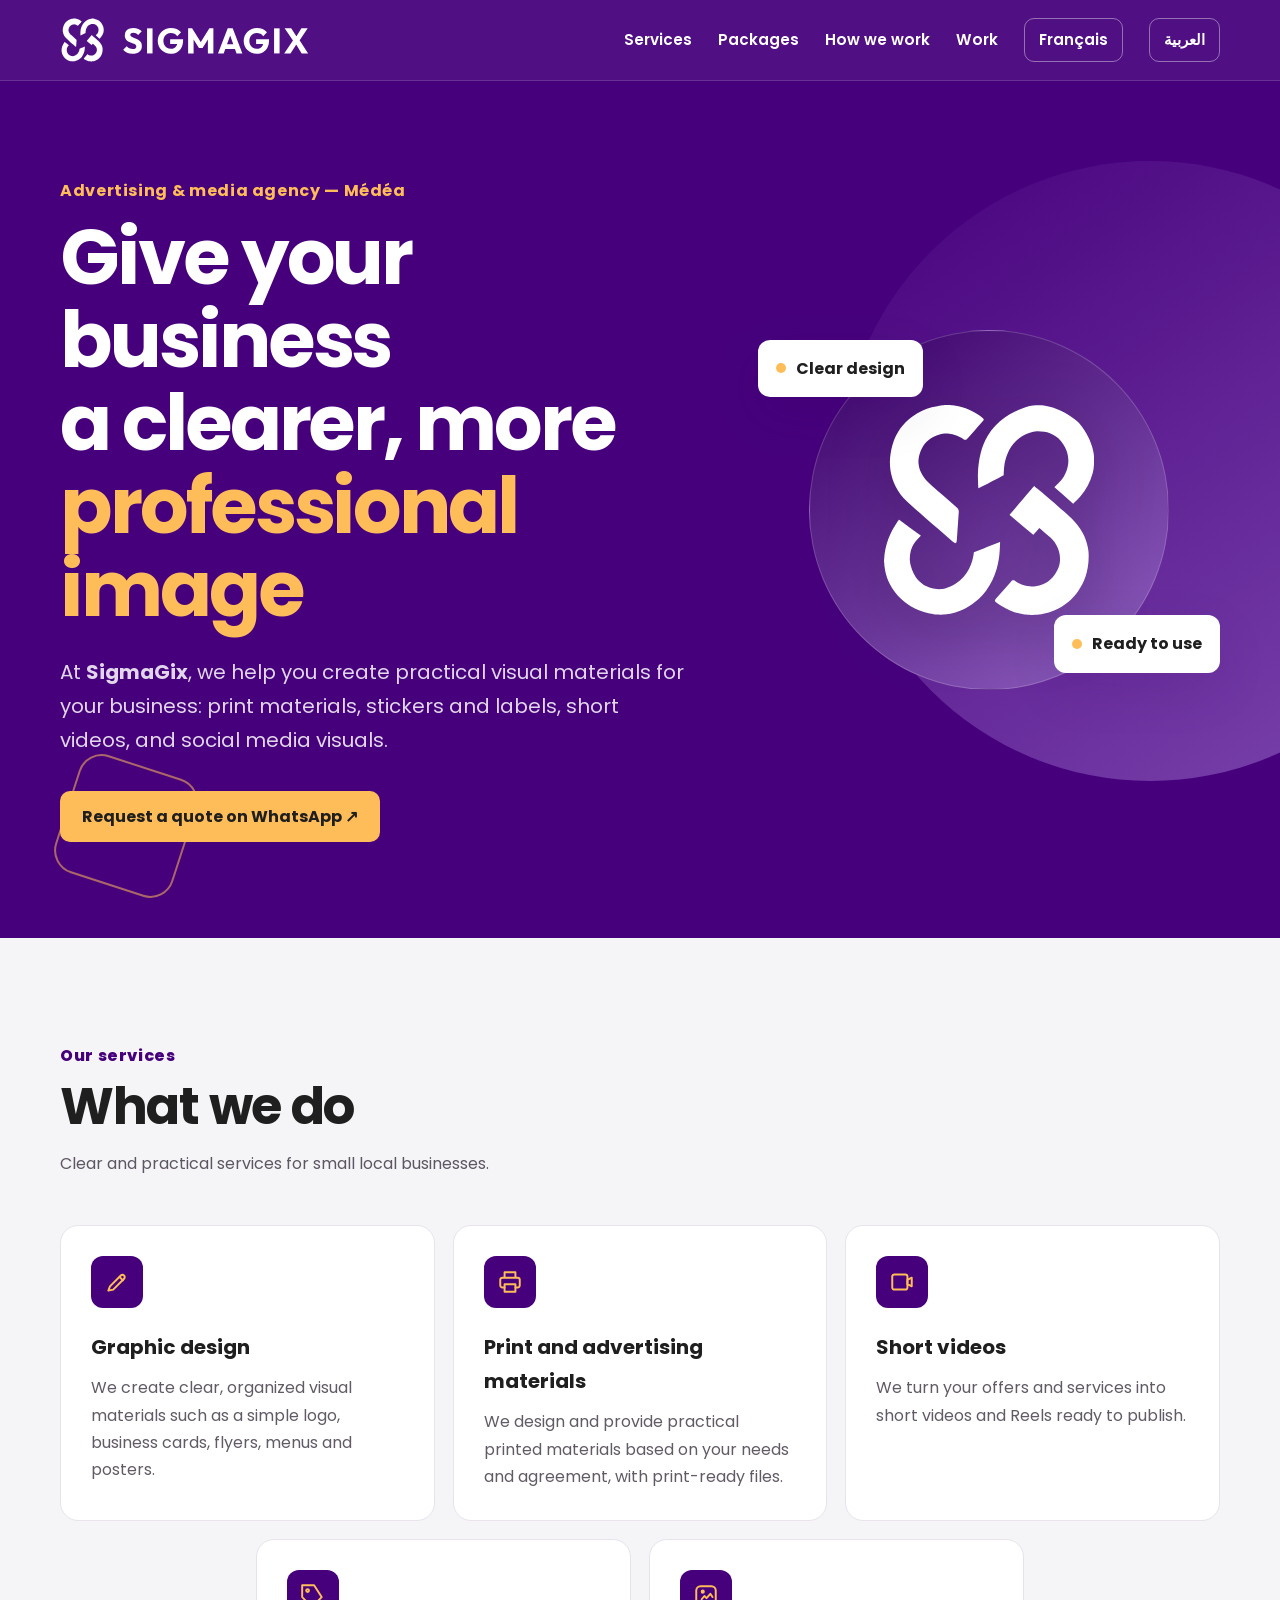
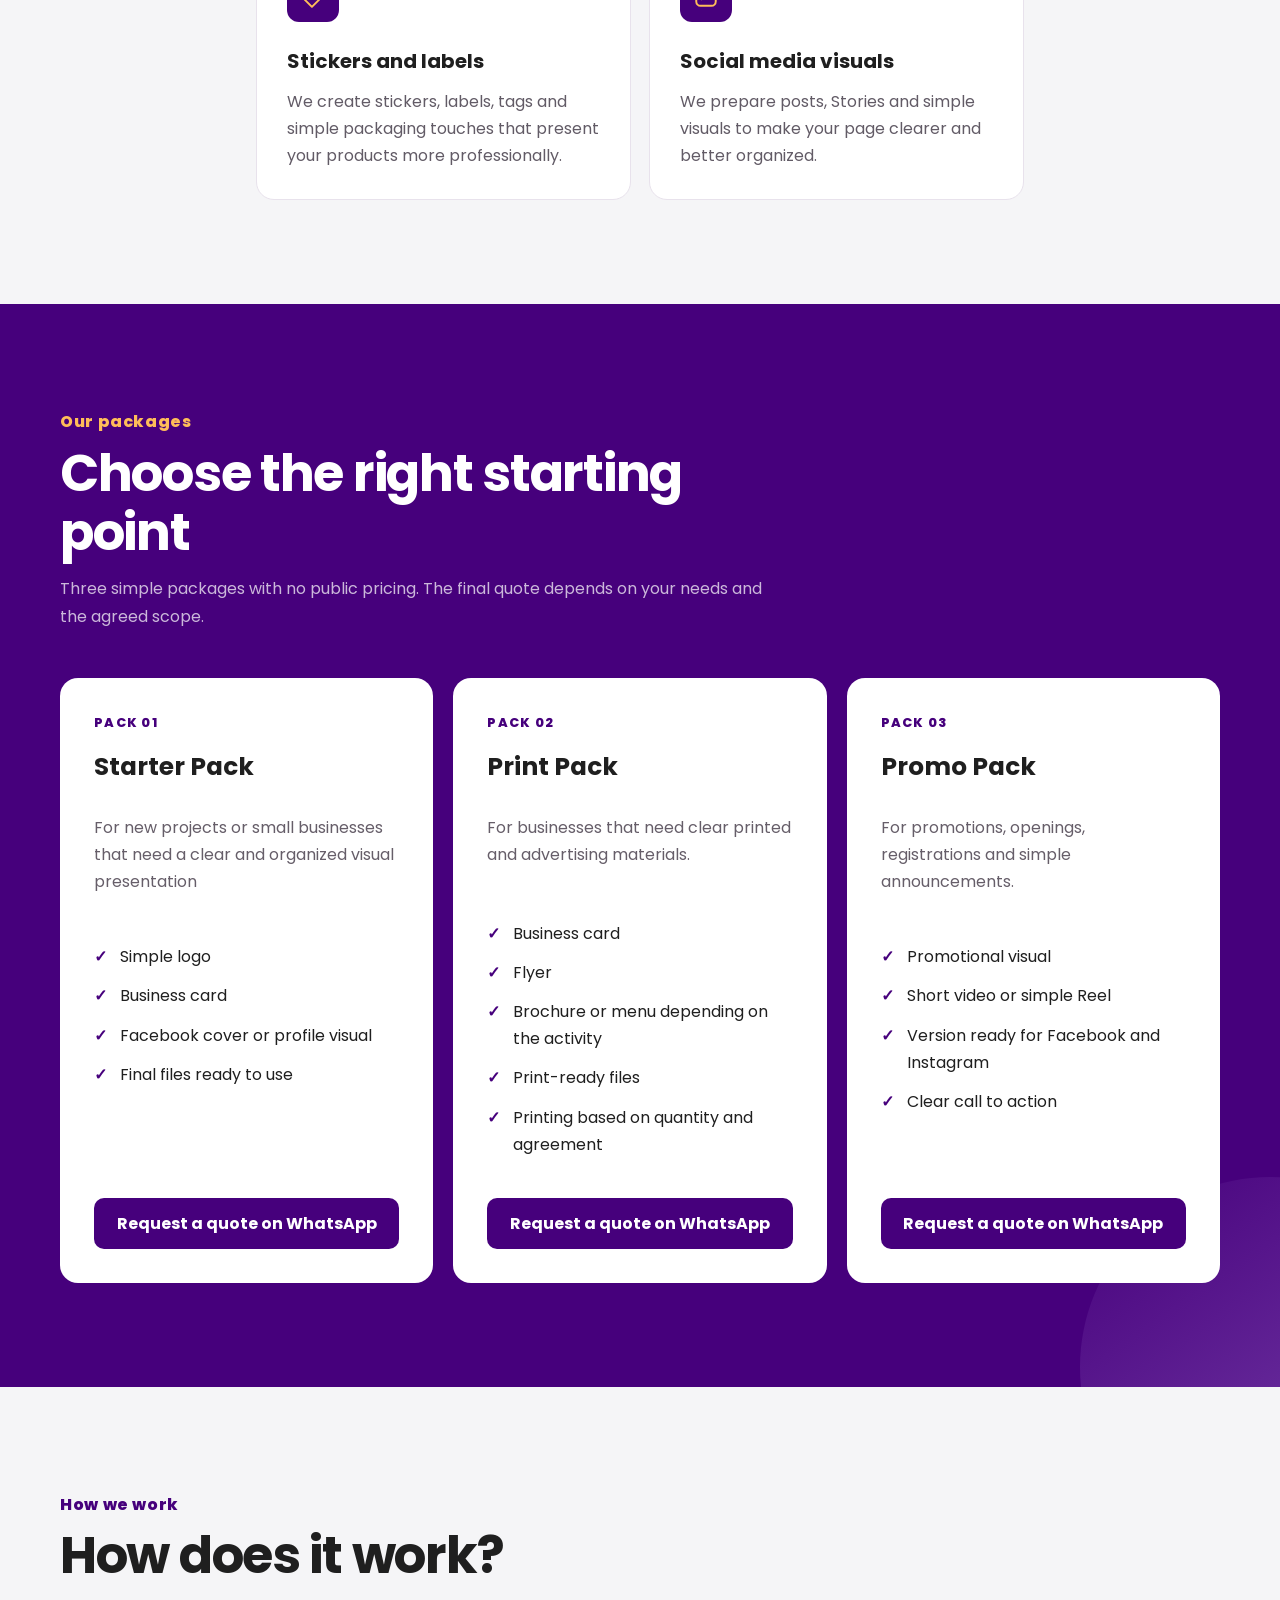
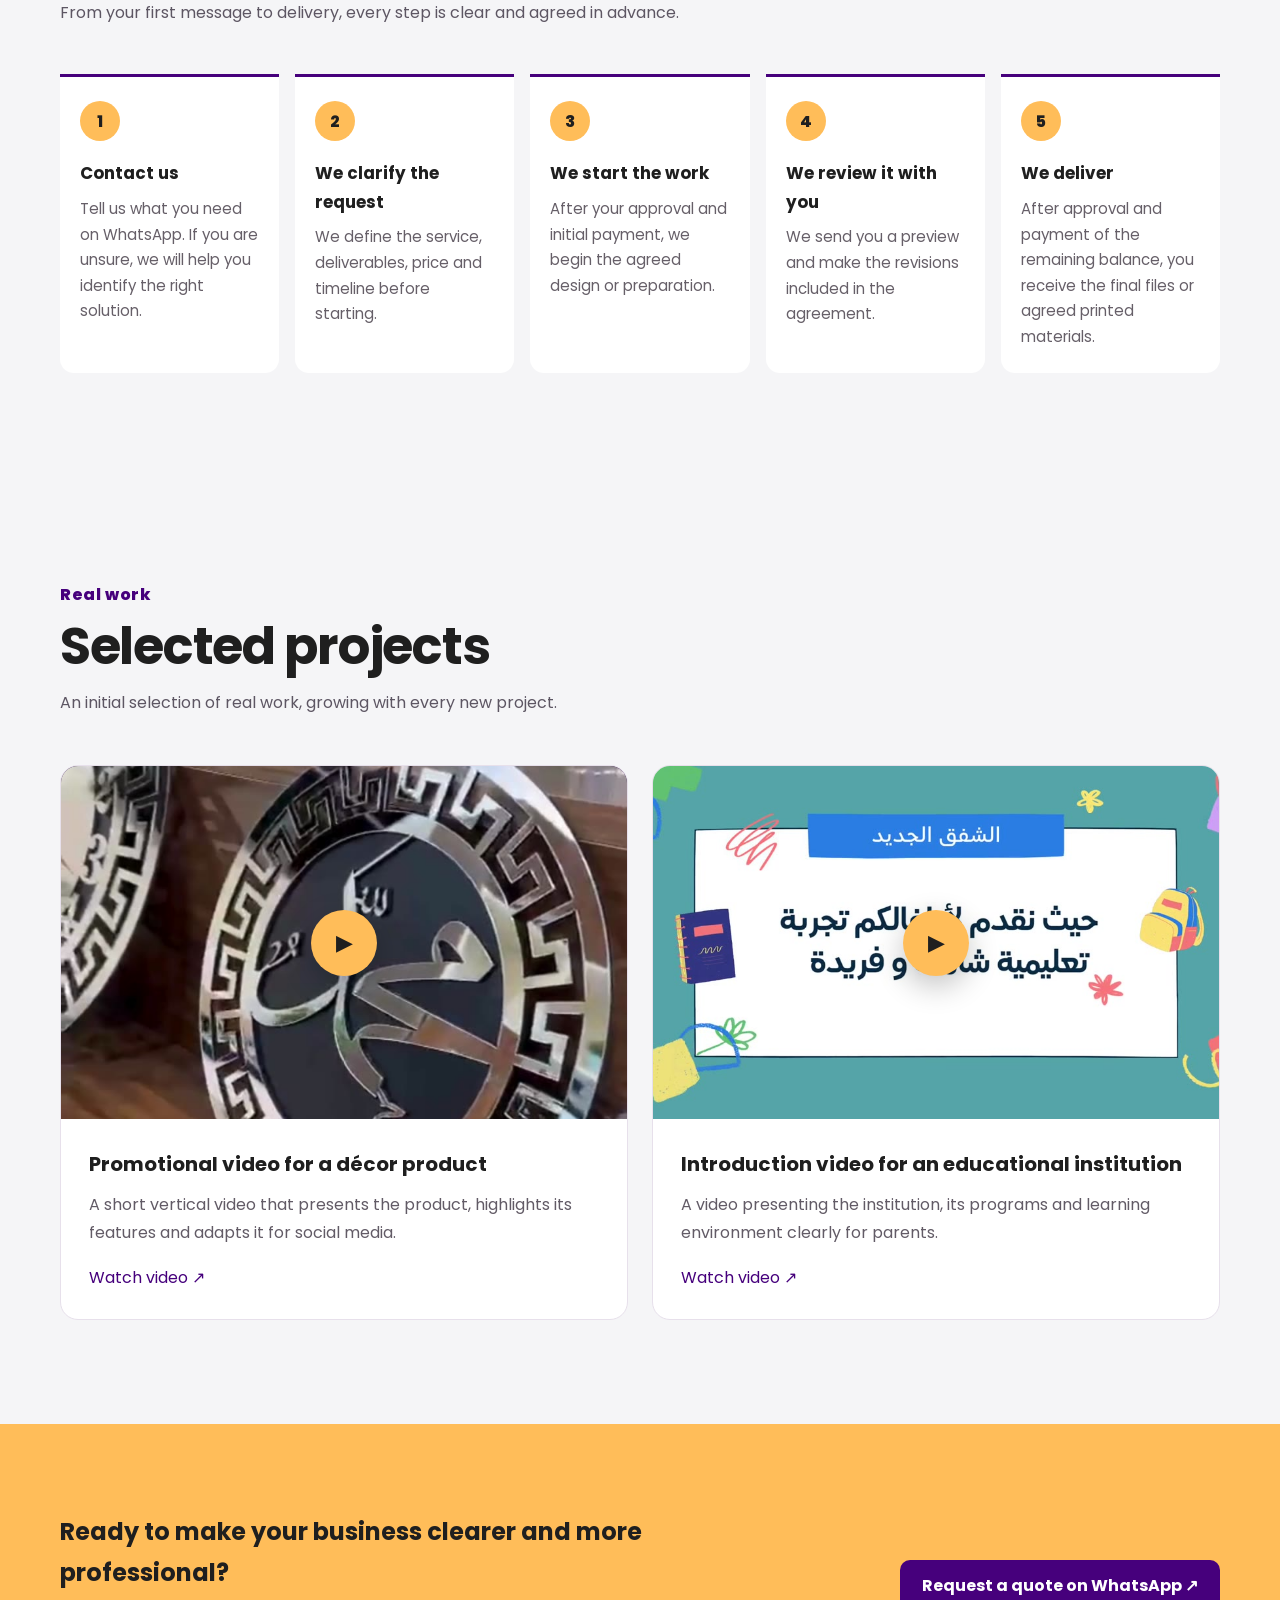
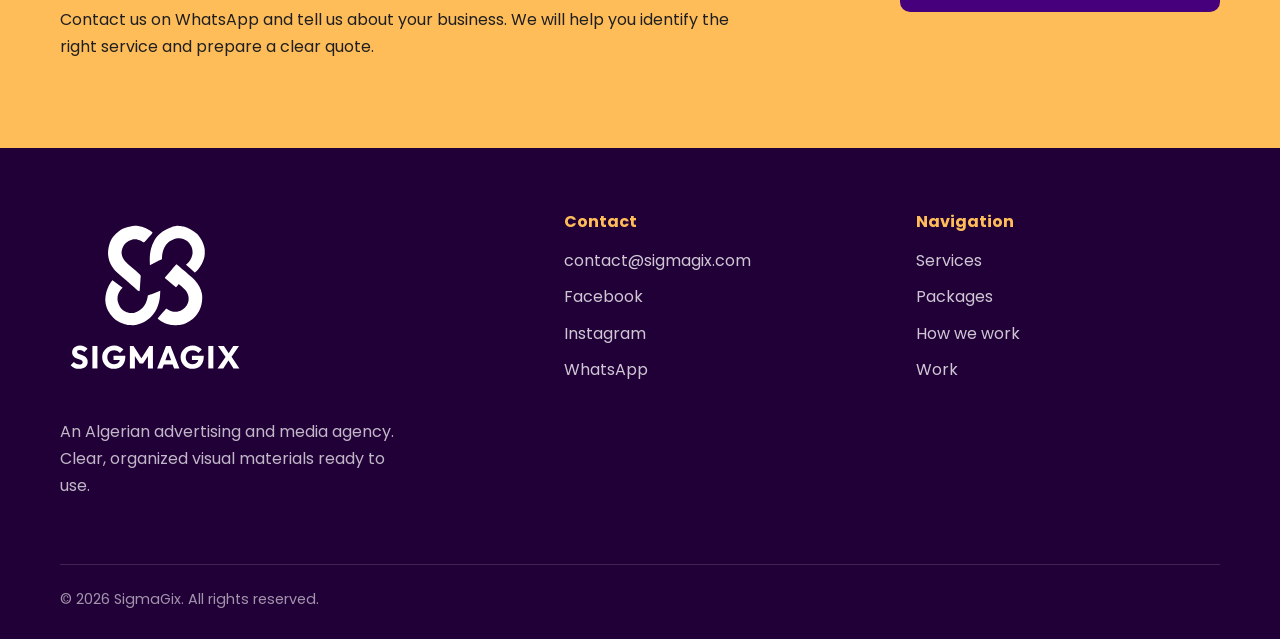
==== en/index.html @ f0d081b8 "Add files via upload" ====
<!DOCTYPE html>
<html dir="ltr" lang="en"><head><meta charset="utf-8"/><meta content="width=device-width,initial-scale=1" name="viewport"/><title>SigmaGix — Advertising &amp; Media Agency</title><meta content="SigmaGix is an advertising and media agency in Médéa, Algeria, creating clear and practical design, print materials, short videos and social media visuals for local businesses." name="description"/><meta content="#46007C" name="theme-color"/><meta content="SigmaGix — Advertising &amp; Media Agency" property="og:title"/><meta content="SigmaGix is an advertising and media agency in Médéa, Algeria, creating clear and practical design, print materials, short videos and social media visuals for local businesses." property="og:description"/><meta content="website" property="og:type"/><link href="../assets/black-icon.svg" rel="icon" type="image/svg+xml"/><link href="../styles.css" rel="stylesheet"/></head><body dir="ltr"><a class="skip" href="#main">Home</a><header class="site-header"><div class="container nav"><a aria-label="SigmaGix — Home" class="brand" href="../"><img alt="SigmaGix" src="../assets/horizontal-logo-white.svg"/></a><button aria-expanded="false" aria-label="Menu" class="menu-btn">☰</button><nav aria-label="Navigation" class="nav-links"><a href="#services">Services</a><a href="#packs">Packages</a><a href="#process">How we work</a><a href="#work">Work</a><a class="lang-switch" href="../fr/" hreflang="fr">Français</a><a class="lang-switch" href="../" hreflang="ar">العربية</a></nav></div></header><main id="main"><section class="hero"><div class="container hero-grid"><div><span class="eyebrow">Advertising &amp; media agency — Médéa</span><h1>Give your business<br/>a clearer, more<br/><span style="color:var(--yellow)">professional image</span></h1><p>At <strong>SigmaGix</strong>, we help you create practical visual materials for your business: print materials, stickers and labels, short videos, and social media visuals.</p><a class="btn btn-primary" href="https://wa.me/213550505715?text=Hello%2C%20I%20would%20like%20to%20request%20a%20quote%20from%20SigmaGix." rel="noopener" target="_blank">Request a quote on WhatsApp ↗</a></div><div aria-hidden="true" class="hero-mark"><div class="orb"></div><img alt="" src="../assets/white-icon.svg"/><span class="float-card fc1"><i></i>Clear design</span><span class="float-card fc2"><i></i>Ready to use</span></div></div></section><section class="section" id="services"><div class="container"><div class="section-head"><span class="section-label">Our services</span><h2>What we do</h2><p class="section-intro">Clear and practical services for small local businesses.</p></div><div class="services-grid"><article class="service-card"><div class="icon-box"><svg aria-hidden="true" viewbox="0 0 24 24"><path d="m4 20 4.5-1 10-10a2.1 2.1 0 0 0-3-3l-10 10L4 20Z"></path><path d="m14.5 7.5 3 3"></path></svg></div><h3>Graphic design</h3><p>We create clear, organized visual materials such as a simple logo, business cards, flyers, menus and posters.</p></article><article class="service-card"><div class="icon-box"><svg aria-hidden="true" viewbox="0 0 24 24"><path d="M7 8V3h10v5M7 17H5a2 2 0 0 1-2-2v-5a2 2 0 0 1 2-2h14a2 2 0 0 1 2 2v5a2 2 0 0 1-2 2h-2"></path><path d="M7 14h10v7H7z"></path></svg></div><h3>Print and advertising materials</h3><p>We design and provide practical printed materials based on your needs and agreement, with print-ready files.</p></article><article class="service-card"><div class="icon-box"><svg aria-hidden="true" viewbox="0 0 24 24"><rect height="14" rx="2" width="14" x="3" y="5"></rect><path d="m17 10 4-2v8l-4-2z"></path></svg></div><h3>Short videos</h3><p>We turn your offers and services into short videos and Reels ready to publish.</p></article><article class="service-card"><div class="icon-box"><svg aria-hidden="true" viewbox="0 0 24 24"><path d="M20 13 11 22 2 13V2h11z"></path><circle cx="7" cy="7" r="1.3"></circle></svg></div><h3>Stickers and labels</h3><p>We create stickers, labels, tags and simple packaging touches that present your products more professionally.</p></article><article class="service-card"><div class="icon-box"><svg aria-hidden="true" viewbox="0 0 24 24"><rect height="18" rx="4" width="18" x="3" y="3"></rect><path d="M8 15l2.5-3 2 2 3.5-4 2 3"></path><circle cx="9" cy="8" r="1"></circle></svg></div><h3>Social media visuals</h3><p>We prepare posts, Stories and simple visuals to make your page clearer and better organized.</p></article></div></div></section><section class="section purple-section" id="packs"><div class="container"><div class="section-head"><span class="section-label">Our packages</span><h2>Choose the right starting point</h2><p class="section-intro">Three simple packages with no public pricing. The final quote depends on your needs and the agreed scope.</p></div><div class="packs"><article class="pack"><span class="pack-no">PACK 01</span><h3>Starter Pack</h3><p>For new projects or small businesses that need a clear and organized visual presentation</p><ul><li>Simple logo</li><li>Business card</li><li>Facebook cover or profile visual</li><li>Final files ready to use</li></ul><a class="btn" href="https://wa.me/213550505715?text=Hello%2C%20I%20would%20like%20to%20request%20a%20quote%20from%20SigmaGix." rel="noopener" target="_blank">Request a quote on WhatsApp</a></article><article class="pack"><span class="pack-no">PACK 02</span><h3>Print Pack</h3><p>For businesses that need clear printed and advertising materials.</p><ul><li>Business card</li><li>Flyer</li><li>Brochure or menu depending on the activity</li><li>Print-ready files</li><li>Printing based on quantity and agreement</li></ul><a class="btn" href="https://wa.me/213550505715?text=Hello%2C%20I%20would%20like%20to%20request%20a%20quote%20from%20SigmaGix." rel="noopener" target="_blank">Request a quote on WhatsApp</a></article><article class="pack"><span class="pack-no">PACK 03</span><h3>Promo Pack</h3><p>For promotions, openings, registrations and simple announcements.</p><ul><li>Promotional visual</li><li>Short video or simple Reel</li><li>Version ready for Facebook and Instagram</li><li>Clear call to action</li></ul><a class="btn" href="https://wa.me/213550505715?text=Hello%2C%20I%20would%20like%20to%20request%20a%20quote%20from%20SigmaGix." rel="noopener" target="_blank">Request a quote on WhatsApp</a></article></div></div></section><section class="section" id="process"><div class="container"><div class="section-head"><span class="section-label">How we work</span><h2>How does it work?</h2><p class="section-intro">From your first message to delivery, every step is clear and agreed in advance.</p></div><div class="process"><article class="step"><span class="step-no">1</span><h3>Contact us</h3><p>Tell us what you need on WhatsApp. If you are unsure, we will help you identify the right solution.</p></article><article class="step"><span class="step-no">2</span><h3>We clarify the request</h3><p>We define the service, deliverables, price and timeline before starting.</p></article><article class="step"><span class="step-no">3</span><h3>We start the work</h3><p>After your approval and initial payment, we begin the agreed design or preparation.</p></article><article class="step"><span class="step-no">4</span><h3>We review it with you</h3><p>We send you a preview and make the revisions included in the agreement.</p></article><article class="step"><span class="step-no">5</span><h3>We deliver</h3><p>After approval and payment of the remaining balance, you receive the final files or agreed printed materials.</p></article></div></div></section><section class="section" id="work"><div class="container"><div class="section-head"><span class="section-label">Real work</span><h2>Selected projects</h2><p class="section-intro">An initial selection of real work, growing with every new project.</p></div><div class="work-grid"><article class="work"><div class="work-media"><img alt="Promotional video for a décor product" src="../assets/video/product-poster.jpg"/><button aria-label="Play video: Promotional video for a décor product" class="play" data-orientation="portrait" data-poster="../assets/video/product-poster.jpg" data-title="Promotional video for a décor product" data-video="../assets/video/product.mp4" type="button">▶</button></div><div class="work-copy"><h3>Promotional video for a décor product</h3><p>A short vertical video that presents the product, highlights its features and adapts it for social media.</p><button class="text-btn" data-orientation="portrait" data-poster="../assets/video/product-poster.jpg" data-title="Promotional video for a décor product" data-video="../assets/video/product.mp4" type="button">Watch video ↗</button></div></article><article class="work"><div class="work-media"><img alt="Introduction video for an educational institution" src="../assets/video/education-poster.jpg"/><button aria-label="Play video: Introduction video for an educational institution" class="play" data-orientation="landscape" data-poster="../assets/video/education-poster.jpg" data-title="Introduction video for an educational institution" data-video="../assets/video/education.mp4" type="button">▶</button></div><div class="work-copy"><h3>Introduction video for an educational institution</h3><p>A video presenting the institution, its programs and learning environment clearly for parents.</p><button class="text-btn" data-orientation="landscape" data-poster="../assets/video/education-poster.jpg" data-title="Introduction video for an educational institution" data-video="../assets/video/education.mp4" type="button">Watch video ↗</button></div></article></div></div></section><section class="cta-section"><div class="container cta-grid"><div><h2>Ready to make your business clearer and more professional?</h2><p>Contact us on WhatsApp and tell us about your business. We will help you identify the right service and prepare a clear quote.</p></div><a class="btn" href="https://wa.me/213550505715?text=Hello%2C%20I%20would%20like%20to%20request%20a%20quote%20from%20SigmaGix." rel="noopener" target="_blank">Request a quote on WhatsApp ↗</a></div></section></main><footer class="site-footer"><div class="container"><div class="footer-grid"><div><img alt="SigmaGix" class="footer-logo" src="../assets/logo-white-website.svg"/><p class="footer-tag">An Algerian advertising and media agency. Clear, organized visual materials ready to use.</p></div><div><div class="footer-title">Contact</div><div class="footer-links"><a href="mailto:contact@sigmagix.com">contact@sigmagix.com</a><a href="https://www.facebook.com/SigmagixAgency" rel="noopener" target="_blank">Facebook</a><a href="https://www.instagram.com/sigmagix/" rel="noopener" target="_blank">Instagram</a><a href="https://wa.me/213550505715?text=Hello%2C%20I%20would%20like%20to%20request%20a%20quote%20from%20SigmaGix." rel="noopener" target="_blank">WhatsApp</a></div></div><div><div class="footer-title">Navigation</div><div class="footer-links"><a href="#services">Services</a><a href="#packs">Packages</a><a href="#process">How we work</a><a href="#work">Work</a></div></div></div><div class="copyright">© 2026 SigmaGix. All rights reserved.</div></div></footer><dialog aria-labelledby="video-title" class="video-dialog"><div class="dialog-head"><h2 id="video-title"></h2><button aria-label="Close" class="dialog-close">×</button></div><video controls="" playsinline="" preload="none"></video></dialog><script src="../script.js"></script></body></html>
---- styles.css ----
@import url('https://fonts.googleapis.com/css2?family=Poppins:wght@400;500;600;700&family=Tajawal:wght@400;500;700;800&display=swap');

:root{--purple:#46007C;--lavender:#9162C2;--yellow:#FFBD59;--off:#F5F5F7;--ink:#1F1F1F;--white:#fff;--radius:18px;--shadow:0 18px 50px rgba(48,0,85,.10);--max:1160px}
*{box-sizing:border-box}html{scroll-behavior:smooth;scroll-padding-top:92px}body{margin:0;background:var(--off);color:var(--ink);font-family:'Poppins',Arial,sans-serif;line-height:1.7}body[dir=rtl]{font-family:'Tajawal',Arial,sans-serif}img,video{max-width:100%;display:block}a{color:inherit}.container{width:min(calc(100% - 40px),var(--max));margin-inline:auto}.skip{position:absolute;inset-inline-start:16px;top:-60px;background:var(--yellow);color:var(--ink);padding:10px 16px;z-index:1000;border-radius:8px;font-weight:700}.skip:focus{top:12px}.site-header{position:sticky;top:0;z-index:100;background:rgba(70,0,124,.94);backdrop-filter:blur(14px);border-bottom:1px solid rgba(255,255,255,.14)}.nav{min-height:80px;display:flex;align-items:center;justify-content:space-between;gap:24px}.brand img{width:250px;height:auto}.nav-links{display:flex;align-items:center;gap:26px;color:#fff}.nav-links a{text-decoration:none;font-weight:600;font-size:.95rem}.nav-links a:hover{color:var(--yellow)}.lang-switch{display:inline-flex;align-items:center;min-height:44px;padding:8px 14px;border:1px solid rgba(255,255,255,.4);border-radius:10px;color:#fff}.menu-btn{display:none;border:1px solid rgba(255,255,255,.4);background:transparent;color:#fff;width:46px;height:46px;border-radius:10px;font-size:0}.menu-btn:before{content:'';display:block;width:20px;height:14px;margin:auto;background:linear-gradient(to bottom,#fff 0 2px,transparent 2px 6px,#fff 6px 8px,transparent 8px 12px,#fff 12px 14px)}.hero{position:relative;overflow:hidden;background:var(--purple);color:#fff;min-height:700px;display:flex;align-items:center}.hero:before{content:'';position:absolute;width:620px;height:620px;border-radius:50%;background:linear-gradient(145deg,var(--purple),var(--lavender));inset-inline-end:-180px;top:80px;opacity:.72}.hero:after{content:'';position:absolute;width:120px;height:120px;border:2px solid rgba(255,189,89,.55);border-radius:24px;transform:rotate(18deg);inset-inline-start:5%;bottom:50px}.hero-grid{position:relative;z-index:1;display:grid;grid-template-columns:1.15fr .85fr;align-items:center;gap:72px;padding-block:96px}.eyebrow{display:inline-block;color:var(--yellow);font-weight:700;letter-spacing:.04em;margin-bottom:12px}.hero h1{font-size:clamp(2.7rem,6vw,5.5rem);line-height:1.08;letter-spacing:-.04em;margin:0 0 24px;max-width:800px}.hero p{font-size:clamp(1.05rem,2vw,1.25rem);color:rgba(255,255,255,.84);max-width:650px;margin:0 0 34px}.btn{display:inline-flex;align-items:center;justify-content:center;gap:10px;min-height:50px;padding:12px 22px;border-radius:10px;text-decoration:none;border:0;font:inherit;font-weight:700;cursor:pointer;transition:transform .2s,background .2s}.btn:hover{transform:translateY(-2px)}.btn-primary{background:var(--yellow);color:var(--ink)}.btn-primary:hover{background:#ffc871}.btn-outline{border:1px solid rgba(255,255,255,.45);color:#fff}.hero-mark{position:relative;min-height:430px;display:grid;place-items:center}.hero-mark .orb{position:absolute;width:360px;height:360px;border-radius:50%;background:linear-gradient(145deg,#3a0068,var(--lavender));border:1px solid rgba(255,255,255,.18)}.hero-mark>img{position:relative;width:210px;filter:drop-shadow(0 16px 30px rgba(20,0,35,.25))}.float-card{position:absolute;background:#fff;color:var(--ink);padding:15px 18px;border-radius:12px;box-shadow:var(--shadow);font-weight:700;display:flex;align-items:center;gap:10px}.float-card i{width:10px;height:10px;border-radius:50%;background:var(--yellow)}.fc1{top:45px;inset-inline-start:0}.fc2{bottom:52px;inset-inline-end:0}.section{padding-block:104px}.section-head{max-width:720px;margin-bottom:48px}.section-label{color:var(--purple);font-weight:800;letter-spacing:.04em}.section h2{font-size:clamp(2rem,4vw,3.5rem);line-height:1.15;margin:8px 0 14px;letter-spacing:-.025em}.section-intro{color:#5d5663;margin:0}.services-grid{display:grid;grid-template-columns:repeat(6,1fr);gap:18px}.service-card{grid-column:span 2;background:#fff;padding:30px;border:1px solid #e8e2ec;border-radius:var(--radius);transition:transform .2s,border-color .2s}.service-card:nth-child(4){grid-column:2/span 2}.service-card:hover{transform:translateY(-4px);border-color:rgba(70,0,124,.35)}.icon-box{width:52px;height:52px;border-radius:12px;background:var(--purple);color:var(--yellow);display:grid;place-items:center;margin-bottom:22px}.icon-box svg{width:26px;height:26px;fill:none;stroke:currentColor;stroke-width:1.8;stroke-linecap:round;stroke-linejoin:round}.service-card h3,.pack h3,.work-copy h3{margin:0 0 10px;font-size:1.25rem}.service-card p{margin:0;color:#625b66}.purple-section{background:var(--purple);color:#fff;position:relative;overflow:hidden}.purple-section:after{content:'';position:absolute;width:380px;height:380px;border-radius:50%;background:linear-gradient(145deg,transparent,var(--lavender));inset-inline-end:-180px;bottom:-170px;opacity:.7}.purple-section .section-label{color:var(--yellow)}.purple-section .section-intro{color:rgba(255,255,255,.72)}.packs{position:relative;z-index:1;display:grid;grid-template-columns:repeat(3,1fr);gap:20px}.pack{background:#fff;color:var(--ink);border-radius:var(--radius);padding:34px;display:flex;flex-direction:column;min-height:430px}.pack-no{color:var(--purple);font-weight:800;font-size:.8rem;letter-spacing:.1em}.pack h3{font-size:1.55rem;margin-top:12px}.pack>p{color:#665e69;min-height:58px}.pack ul{padding:0;margin:20px 0 28px;list-style:none}.pack li{position:relative;padding-inline-start:26px;margin:12px 0}.pack li:before{content:'✓';position:absolute;inset-inline-start:0;color:var(--purple);font-weight:800}.pack .btn{margin-top:auto;background:var(--purple);color:#fff}.process{display:grid;grid-template-columns:repeat(5,1fr);gap:16px;counter-reset:steps}.step{position:relative;padding:24px 20px;border-top:3px solid var(--purple);background:#fff;border-radius:0 0 14px 14px}.step-no{width:40px;height:40px;display:grid;place-items:center;border-radius:50%;background:var(--yellow);font-weight:800;margin-bottom:18px}.step h3{font-size:1.05rem;margin:0 0 8px}.step p{font-size:.94rem;color:#665f68;margin:0}.work-grid{display:grid;grid-template-columns:repeat(2,1fr);gap:24px}.work{background:#fff;border-radius:var(--radius);overflow:hidden;border:1px solid #e7e0eb}.work-media{position:relative;aspect-ratio:16/10;background:#24003f;overflow:hidden}.work-media img{width:100%;height:100%;object-fit:cover;transition:transform .35s}.work:first-child .work-media img{object-position:center 38%}.work:hover .work-media img{transform:scale(1.025)}.play{position:absolute;inset:0;margin:auto;width:66px;height:66px;border-radius:50%;background:var(--yellow);border:0;color:var(--ink);font-size:1.35rem;cursor:pointer;box-shadow:0 10px 30px rgba(0,0,0,.24)}.work-copy{padding:28px}.work-copy p{color:#625b66;margin:0 0 18px}.text-btn{color:var(--purple);font-weight:800;background:none;border:0;padding:0;font:inherit;cursor:pointer}.cta-section{background:var(--yellow);padding-block:88px}.cta-grid{display:grid;grid-template-columns:1fr auto;align-items:center;gap:40px}.cta-section h2{margin:0 0 12px;max-width:750px}.cta-section p{margin:0;max-width:700px}.cta-section .btn{background:var(--purple);color:#fff;white-space:nowrap}.site-footer{background:#210038;color:#fff;padding-block:60px 28px}.footer-grid{display:grid;grid-template-columns:1.2fr .8fr .8fr;gap:48px}.footer-logo{width:190px;margin-bottom:20px}.footer-tag{color:rgba(255,255,255,.72);max-width:340px}.footer-title{color:var(--yellow);font-weight:700;margin-bottom:12px}.footer-links{display:grid;gap:9px}.footer-links a{text-decoration:none;color:rgba(255,255,255,.78)}.footer-links a:hover{color:#fff}.copyright{margin-top:48px;padding-top:22px;border-top:1px solid rgba(255,255,255,.14);color:rgba(255,255,255,.58);font-size:.9rem}.video-dialog{width:min(92vw,920px);padding:0;border:0;border-radius:16px;background:#10001d;color:#fff;box-shadow:0 30px 80px rgba(0,0,0,.45)}.video-dialog::backdrop{background:rgba(20,0,34,.82);backdrop-filter:blur(5px)}.dialog-head{display:flex;align-items:center;justify-content:space-between;padding:16px 18px;border-bottom:1px solid rgba(255,255,255,.15)}.dialog-head h2{font-size:1.1rem;margin:0}.dialog-close{width:44px;height:44px;background:transparent;border:1px solid rgba(255,255,255,.3);border-radius:9px;color:#fff;font-size:1.3rem;cursor:pointer}.video-dialog video{width:100%;max-height:75vh;background:#000}.video-dialog.portrait{width:min(92vw,480px)}:focus-visible{outline:3px solid var(--yellow);outline-offset:3px}
@media(max-width:900px){.nav-links{position:absolute;top:80px;inset-inline:0;background:var(--purple);padding:22px;display:none;flex-direction:column;align-items:stretch;border-top:1px solid rgba(255,255,255,.14)}.nav-links.open{display:flex}.menu-btn{display:block}.hero{min-height:auto}.hero-grid{grid-template-columns:1fr;gap:20px;padding-block:72px}.hero-mark{min-height:340px}.hero-mark .orb{width:290px;height:290px}.hero-mark>img{width:165px}.fc1{inset-inline-start:4%;top:32px}.fc2{inset-inline-end:4%;bottom:28px}.services-grid{grid-template-columns:repeat(2,1fr)}.service-card,.service-card:nth-child(4){grid-column:auto}.service-card:last-child{grid-column:1/-1}.packs{grid-template-columns:1fr}.pack{min-height:0}.process{grid-template-columns:repeat(2,1fr)}.step:last-child{grid-column:1/-1}.cta-grid,.footer-grid{grid-template-columns:1fr}.cta-grid{align-items:start}.cta-grid .btn{justify-self:start}.footer-grid{gap:28px}}
@media(max-width:620px){.container{width:min(calc(100% - 32px),var(--max))}.nav{min-height:72px}.brand img{width:190px}.nav-links{top:72px}.section{padding-block:76px}.hero-grid{padding-block:60px}.hero h1{font-size:2.7rem}.hero-mark{min-height:300px}.hero-mark .orb{width:250px;height:250px}.hero-mark>img{width:140px}.float-card{font-size:.85rem;padding:11px 13px}.services-grid,.process,.work-grid{grid-template-columns:1fr}.service-card:last-child,.step:last-child{grid-column:auto}.service-card{padding:24px}.pack{padding:27px}.work-copy{padding:23px}.cta-section{padding-block:68px}.cta-grid .btn{width:100%}.footer-grid{grid-template-columns:1fr}.video-dialog{width:96vw}}
@media(prefers-reduced-motion:reduce){*{scroll-behavior:auto!important;transition:none!important}}
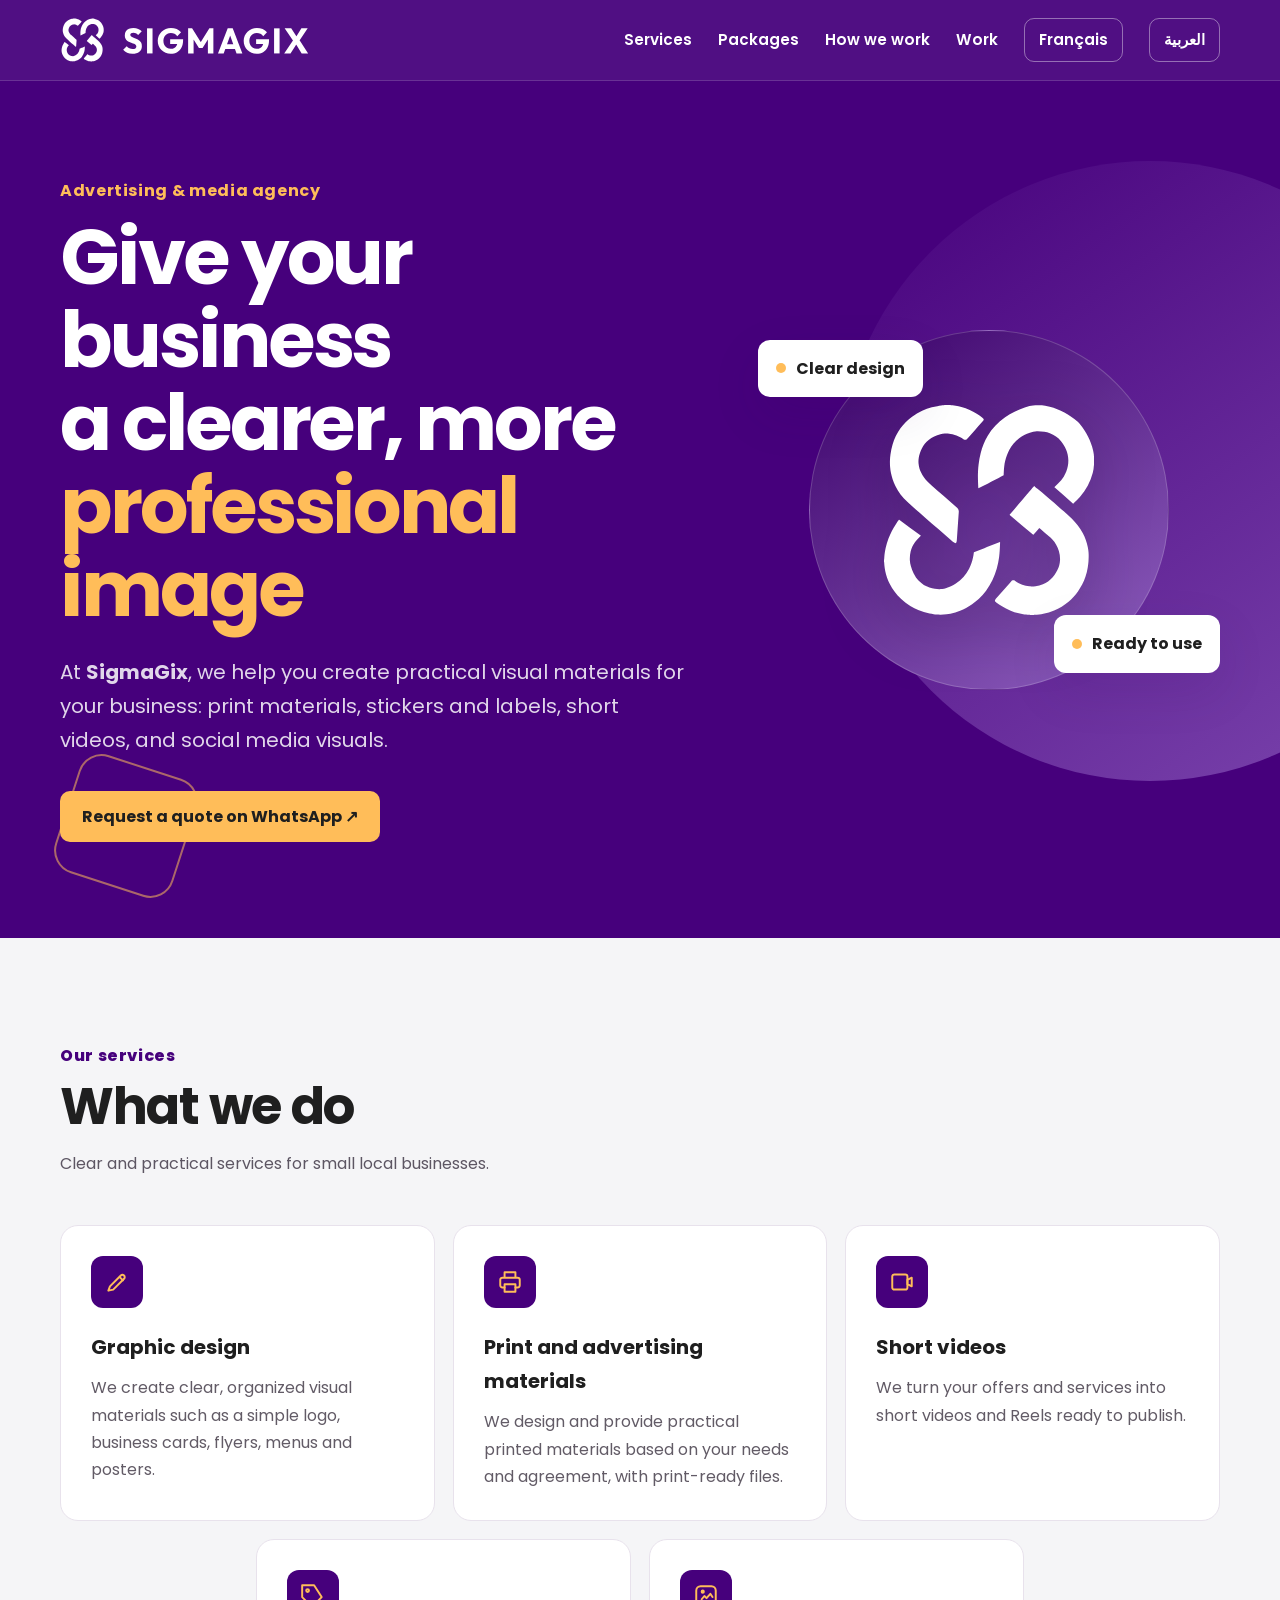
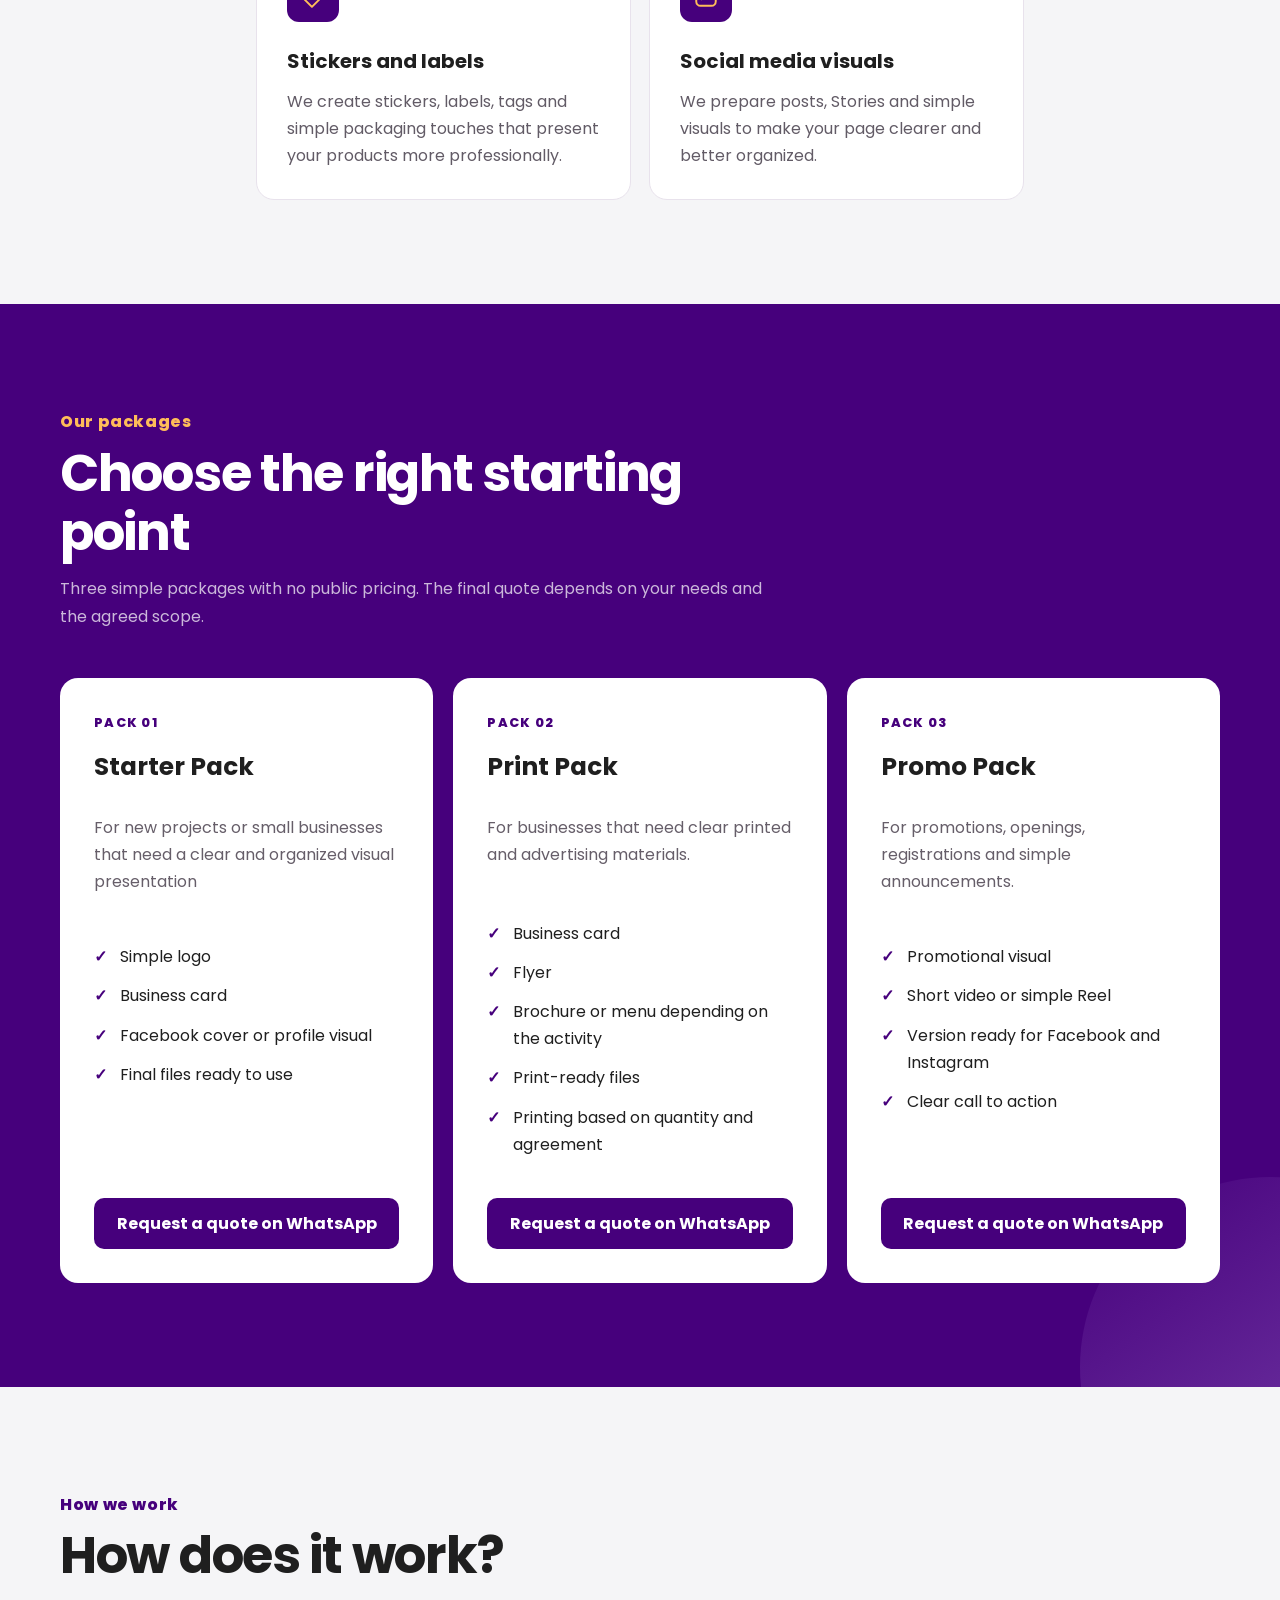
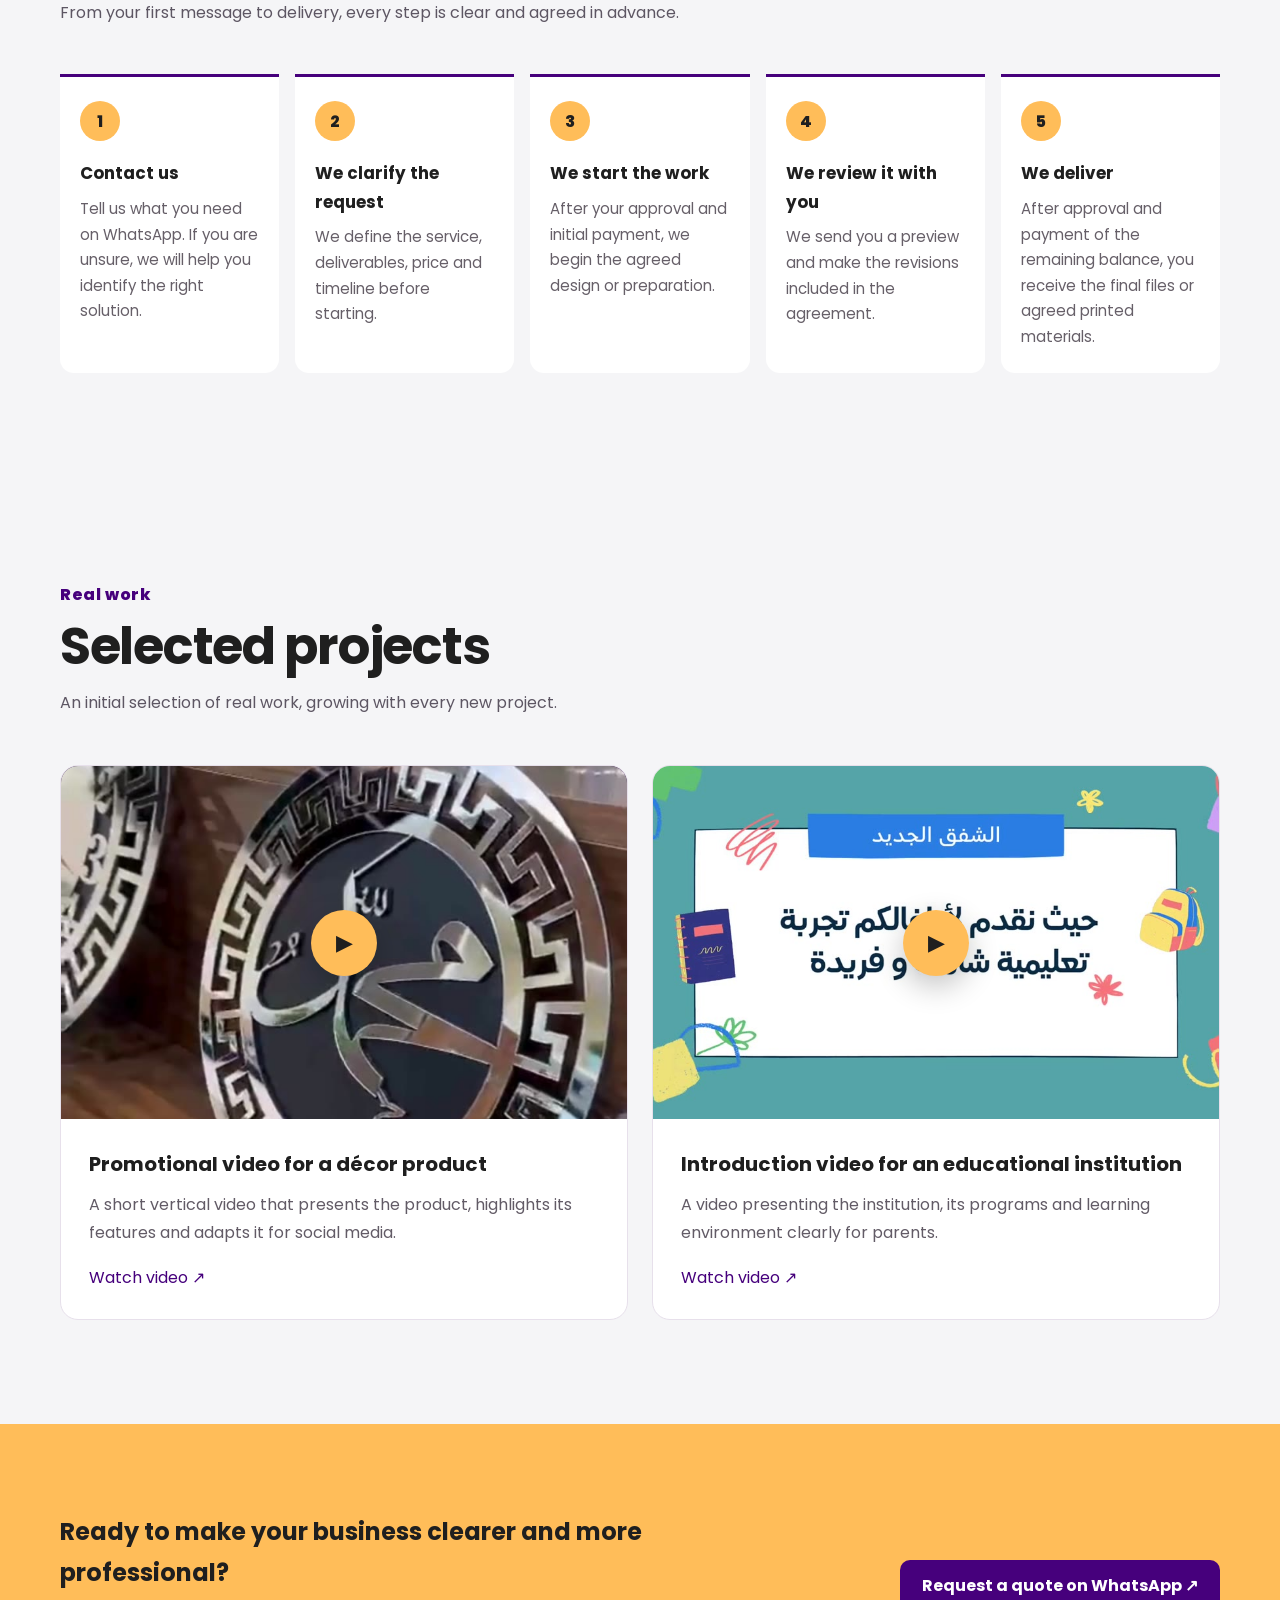
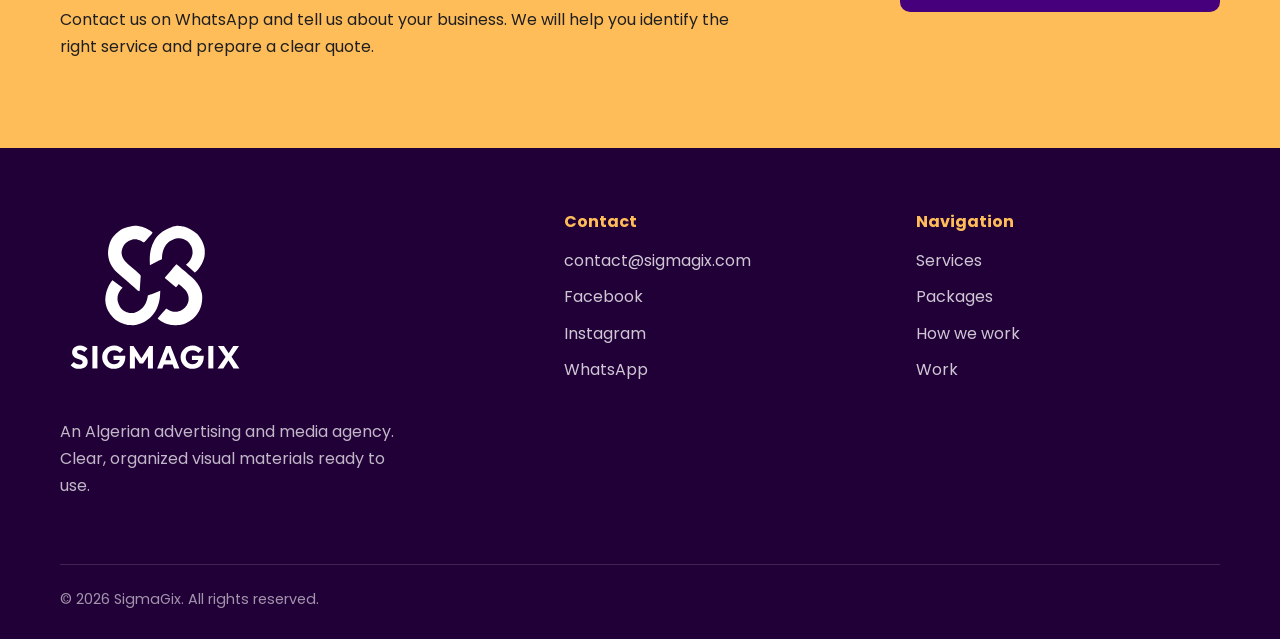
==== commit 0b0895b9: "Update index.html" ====
--- a/en/index.html
+++ b/en/index.html
@@ -1,2 +1,2 @@
 <!DOCTYPE html>
-<html dir="ltr" lang="en"><head><meta charset="utf-8"/><meta content="width=device-width,initial-scale=1" name="viewport"/><title>SigmaGix — Advertising &amp; Media Agency</title><meta content="SigmaGix is an advertising and media agency in Médéa, Algeria, creating clear and practical design, print materials, short videos and social media visuals for local businesses." name="description"/><meta content="#46007C" name="theme-color"/><meta content="SigmaGix — Advertising &amp; Media Agency" property="og:title"/><meta content="SigmaGix is an advertising and media agency in Médéa, Algeria, creating clear and practical design, print materials, short videos and social media visuals for local businesses." property="og:description"/><meta content="website" property="og:type"/><link href="../assets/black-icon.svg" rel="icon" type="image/svg+xml"/><link href="../styles.css" rel="stylesheet"/></head><body dir="ltr"><a class="skip" href="#main">Home</a><header class="site-header"><div class="container nav"><a aria-label="SigmaGix — Home" class="brand" href="../"><img alt="SigmaGix" src="../assets/horizontal-logo-white.svg"/></a><button aria-expanded="false" aria-label="Menu" class="menu-btn">☰</button><nav aria-label="Navigation" class="nav-links"><a href="#services">Services</a><a href="#packs">Packages</a><a href="#process">How we work</a><a href="#work">Work</a><a class="lang-switch" href="../fr/" hreflang="fr">Français</a><a class="lang-switch" href="../" hreflang="ar">العربية</a></nav></div></header><main id="main"><section class="hero"><div class="container hero-grid"><div><span class="eyebrow">Advertising &amp; media agency — Médéa</span><h1>Give your business<br/>a clearer, more<br/><span style="color:var(--yellow)">professional image</span></h1><p>At <strong>SigmaGix</strong>, we help you create practical visual materials for your business: print materials, stickers and labels, short videos, and social media visuals.</p><a class="btn btn-primary" href="https://wa.me/213550505715?text=Hello%2C%20I%20would%20like%20to%20request%20a%20quote%20from%20SigmaGix." rel="noopener" target="_blank">Request a quote on WhatsApp ↗</a></div><div aria-hidden="true" class="hero-mark"><div class="orb"></div><img alt="" src="../assets/white-icon.svg"/><span class="float-card fc1"><i></i>Clear design</span><span class="float-card fc2"><i></i>Ready to use</span></div></div></section><section class="section" id="services"><div class="container"><div class="section-head"><span class="section-label">Our services</span><h2>What we do</h2><p class="section-intro">Clear and practical services for small local businesses.</p></div><div class="services-grid"><article class="service-card"><div class="icon-box"><svg aria-hidden="true" viewbox="0 0 24 24"><path d="m4 20 4.5-1 10-10a2.1 2.1 0 0 0-3-3l-10 10L4 20Z"></path><path d="m14.5 7.5 3 3"></path></svg></div><h3>Graphic design</h3><p>We create clear, organized visual materials such as a simple logo, business cards, flyers, menus and posters.</p></article><article class="service-card"><div class="icon-box"><svg aria-hidden="true" viewbox="0 0 24 24"><path d="M7 8V3h10v5M7 17H5a2 2 0 0 1-2-2v-5a2 2 0 0 1 2-2h14a2 2 0 0 1 2 2v5a2 2 0 0 1-2 2h-2"></path><path d="M7 14h10v7H7z"></path></svg></div><h3>Print and advertising materials</h3><p>We design and provide practical printed materials based on your needs and agreement, with print-ready files.</p></article><article class="service-card"><div class="icon-box"><svg aria-hidden="true" viewbox="0 0 24 24"><rect height="14" rx="2" width="14" x="3" y="5"></rect><path d="m17 10 4-2v8l-4-2z"></path></svg></div><h3>Short videos</h3><p>We turn your offers and services into short videos and Reels ready to publish.</p></article><article class="service-card"><div class="icon-box"><svg aria-hidden="true" viewbox="0 0 24 24"><path d="M20 13 11 22 2 13V2h11z"></path><circle cx="7" cy="7" r="1.3"></circle></svg></div><h3>Stickers and labels</h3><p>We create stickers, labels, tags and simple packaging touches that present your products more professionally.</p></article><article class="service-card"><div class="icon-box"><svg aria-hidden="true" viewbox="0 0 24 24"><rect height="18" rx="4" width="18" x="3" y="3"></rect><path d="M8 15l2.5-3 2 2 3.5-4 2 3"></path><circle cx="9" cy="8" r="1"></circle></svg></div><h3>Social media visuals</h3><p>We prepare posts, Stories and simple visuals to make your page clearer and better organized.</p></article></div></div></section><section class="section purple-section" id="packs"><div class="container"><div class="section-head"><span class="section-label">Our packages</span><h2>Choose the right starting point</h2><p class="section-intro">Three simple packages with no public pricing. The final quote depends on your needs and the agreed scope.</p></div><div class="packs"><article class="pack"><span class="pack-no">PACK 01</span><h3>Starter Pack</h3><p>For new projects or small businesses that need a clear and organized visual presentation</p><ul><li>Simple logo</li><li>Business card</li><li>Facebook cover or profile visual</li><li>Final files ready to use</li></ul><a class="btn" href="https://wa.me/213550505715?text=Hello%2C%20I%20would%20like%20to%20request%20a%20quote%20from%20SigmaGix." rel="noopener" target="_blank">Request a quote on WhatsApp</a></article><article class="pack"><span class="pack-no">PACK 02</span><h3>Print Pack</h3><p>For businesses that need clear printed and advertising materials.</p><ul><li>Business card</li><li>Flyer</li><li>Brochure or menu depending on the activity</li><li>Print-ready files</li><li>Printing based on quantity and agreement</li></ul><a class="btn" href="https://wa.me/213550505715?text=Hello%2C%20I%20would%20like%20to%20request%20a%20quote%20from%20SigmaGix." rel="noopener" target="_blank">Request a quote on WhatsApp</a></article><article class="pack"><span class="pack-no">PACK 03</span><h3>Promo Pack</h3><p>For promotions, openings, registrations and simple announcements.</p><ul><li>Promotional visual</li><li>Short video or simple Reel</li><li>Version ready for Facebook and Instagram</li><li>Clear call to action</li></ul><a class="btn" href="https://wa.me/213550505715?text=Hello%2C%20I%20would%20like%20to%20request%20a%20quote%20from%20SigmaGix." rel="noopener" target="_blank">Request a quote on WhatsApp</a></article></div></div></section><section class="section" id="process"><div class="container"><div class="section-head"><span class="section-label">How we work</span><h2>How does it work?</h2><p class="section-intro">From your first message to delivery, every step is clear and agreed in advance.</p></div><div class="process"><article class="step"><span class="step-no">1</span><h3>Contact us</h3><p>Tell us what you need on WhatsApp. If you are unsure, we will help you identify the right solution.</p></article><article class="step"><span class="step-no">2</span><h3>We clarify the request</h3><p>We define the service, deliverables, price and timeline before starting.</p></article><article class="step"><span class="step-no">3</span><h3>We start the work</h3><p>After your approval and initial payment, we begin the agreed design or preparation.</p></article><article class="step"><span class="step-no">4</span><h3>We review it with you</h3><p>We send you a preview and make the revisions included in the agreement.</p></article><article class="step"><span class="step-no">5</span><h3>We deliver</h3><p>After approval and payment of the remaining balance, you receive the final files or agreed printed materials.</p></article></div></div></section><section class="section" id="work"><div class="container"><div class="section-head"><span class="section-label">Real work</span><h2>Selected projects</h2><p class="section-intro">An initial selection of real work, growing with every new project.</p></div><div class="work-grid"><article class="work"><div class="work-media"><img alt="Promotional video for a décor product" src="../assets/video/product-poster.jpg"/><button aria-label="Play video: Promotional video for a décor product" class="play" data-orientation="portrait" data-poster="../assets/video/product-poster.jpg" data-title="Promotional video for a décor product" data-video="../assets/video/product.mp4" type="button">▶</button></div><div class="work-copy"><h3>Promotional video for a décor product</h3><p>A short vertical video that presents the product, highlights its features and adapts it for social media.</p><button class="text-btn" data-orientation="portrait" data-poster="../assets/video/product-poster.jpg" data-title="Promotional video for a décor product" data-video="../assets/video/product.mp4" type="button">Watch video ↗</button></div></article><article class="work"><div class="work-media"><img alt="Introduction video for an educational institution" src="../assets/video/education-poster.jpg"/><button aria-label="Play video: Introduction video for an educational institution" class="play" data-orientation="landscape" data-poster="../assets/video/education-poster.jpg" data-title="Introduction video for an educational institution" data-video="../assets/video/education.mp4" type="button">▶</button></div><div class="work-copy"><h3>Introduction video for an educational institution</h3><p>A video presenting the institution, its programs and learning environment clearly for parents.</p><button class="text-btn" data-orientation="landscape" data-poster="../assets/video/education-poster.jpg" data-title="Introduction video for an educational institution" data-video="../assets/video/education.mp4" type="button">Watch video ↗</button></div></article></div></div></section><section class="cta-section"><div class="container cta-grid"><div><h2>Ready to make your business clearer and more professional?</h2><p>Contact us on WhatsApp and tell us about your business. We will help you identify the right service and prepare a clear quote.</p></div><a class="btn" href="https://wa.me/213550505715?text=Hello%2C%20I%20would%20like%20to%20request%20a%20quote%20from%20SigmaGix." rel="noopener" target="_blank">Request a quote on WhatsApp ↗</a></div></section></main><footer class="site-footer"><div class="container"><div class="footer-grid"><div><img alt="SigmaGix" class="footer-logo" src="../assets/logo-white-website.svg"/><p class="footer-tag">An Algerian advertising and media agency. Clear, organized visual materials ready to use.</p></div><div><div class="footer-title">Contact</div><div class="footer-links"><a href="mailto:contact@sigmagix.com">contact@sigmagix.com</a><a href="https://www.facebook.com/SigmagixAgency" rel="noopener" target="_blank">Facebook</a><a href="https://www.instagram.com/sigmagix/" rel="noopener" target="_blank">Instagram</a><a href="https://wa.me/213550505715?text=Hello%2C%20I%20would%20like%20to%20request%20a%20quote%20from%20SigmaGix." rel="noopener" target="_blank">WhatsApp</a></div></div><div><div class="footer-title">Navigation</div><div class="footer-links"><a href="#services">Services</a><a href="#packs">Packages</a><a href="#process">How we work</a><a href="#work">Work</a></div></div></div><div class="copyright">© 2026 SigmaGix. All rights reserved.</div></div></footer><dialog aria-labelledby="video-title" class="video-dialog"><div class="dialog-head"><h2 id="video-title"></h2><button aria-label="Close" class="dialog-close">×</button></div><video controls="" playsinline="" preload="none"></video></dialog><script src="../script.js"></script></body></html>+<html dir="ltr" lang="en"><head><meta charset="utf-8"/><meta content="width=device-width,initial-scale=1" name="viewport"/><title>SigmaGix — Advertising &amp; Media Agency</title><meta content="SigmaGix is an advertising and media agency , Algeria, creating clear and practical design, print materials, short videos and social media visuals for local businesses." name="description"/><meta content="#46007C" name="theme-color"/><meta content="SigmaGix — Advertising &amp; Media Agency" property="og:title"/><meta content="SigmaGix is an advertising and media agency, Algeria, creating clear and practical design, print materials, short videos and social media visuals for local businesses." property="og:description"/><meta content="website" property="og:type"/><link href="../assets/black-icon.svg" rel="icon" type="image/svg+xml"/><link href="../styles.css" rel="stylesheet"/></head><body dir="ltr"><a class="skip" href="#main">Home</a><header class="site-header"><div class="container nav"><a aria-label="SigmaGix — Home" class="brand" href="../"><img alt="SigmaGix" src="../assets/horizontal-logo-white.svg"/></a><button aria-expanded="false" aria-label="Menu" class="menu-btn">☰</button><nav aria-label="Navigation" class="nav-links"><a href="#services">Services</a><a href="#packs">Packages</a><a href="#process">How we work</a><a href="#work">Work</a><a class="lang-switch" href="../fr/" hreflang="fr">Français</a><a class="lang-switch" href="../" hreflang="ar">العربية</a></nav></div></header><main id="main"><section class="hero"><div class="container hero-grid"><div><span class="eyebrow">Advertising &amp; media agency </span><h1>Give your business<br/>a clearer, more<br/><span style="color:var(--yellow)">professional image</span></h1><p>At <strong>SigmaGix</strong>, we help you create practical visual materials for your business: print materials, stickers and labels, short videos, and social media visuals.</p><a class="btn btn-primary" href="https://wa.me/213550505715?text=Hello%2C%20I%20would%20like%20to%20request%20a%20quote%20from%20SigmaGix." rel="noopener" target="_blank">Request a quote on WhatsApp ↗</a></div><div aria-hidden="true" class="hero-mark"><div class="orb"></div><img alt="" src="../assets/white-icon.svg"/><span class="float-card fc1"><i></i>Clear design</span><span class="float-card fc2"><i></i>Ready to use</span></div></div></section><section class="section" id="services"><div class="container"><div class="section-head"><span class="section-label">Our services</span><h2>What we do</h2><p class="section-intro">Clear and practical services for small local businesses.</p></div><div class="services-grid"><article class="service-card"><div class="icon-box"><svg aria-hidden="true" viewbox="0 0 24 24"><path d="m4 20 4.5-1 10-10a2.1 2.1 0 0 0-3-3l-10 10L4 20Z"></path><path d="m14.5 7.5 3 3"></path></svg></div><h3>Graphic design</h3><p>We create clear, organized visual materials such as a simple logo, business cards, flyers, menus and posters.</p></article><article class="service-card"><div class="icon-box"><svg aria-hidden="true" viewbox="0 0 24 24"><path d="M7 8V3h10v5M7 17H5a2 2 0 0 1-2-2v-5a2 2 0 0 1 2-2h14a2 2 0 0 1 2 2v5a2 2 0 0 1-2 2h-2"></path><path d="M7 14h10v7H7z"></path></svg></div><h3>Print and advertising materials</h3><p>We design and provide practical printed materials based on your needs and agreement, with print-ready files.</p></article><article class="service-card"><div class="icon-box"><svg aria-hidden="true" viewbox="0 0 24 24"><rect height="14" rx="2" width="14" x="3" y="5"></rect><path d="m17 10 4-2v8l-4-2z"></path></svg></div><h3>Short videos</h3><p>We turn your offers and services into short videos and Reels ready to publish.</p></article><article class="service-card"><div class="icon-box"><svg aria-hidden="true" viewbox="0 0 24 24"><path d="M20 13 11 22 2 13V2h11z"></path><circle cx="7" cy="7" r="1.3"></circle></svg></div><h3>Stickers and labels</h3><p>We create stickers, labels, tags and simple packaging touches that present your products more professionally.</p></article><article class="service-card"><div class="icon-box"><svg aria-hidden="true" viewbox="0 0 24 24"><rect height="18" rx="4" width="18" x="3" y="3"></rect><path d="M8 15l2.5-3 2 2 3.5-4 2 3"></path><circle cx="9" cy="8" r="1"></circle></svg></div><h3>Social media visuals</h3><p>We prepare posts, Stories and simple visuals to make your page clearer and better organized.</p></article></div></div></section><section class="section purple-section" id="packs"><div class="container"><div class="section-head"><span class="section-label">Our packages</span><h2>Choose the right starting point</h2><p class="section-intro">Three simple packages with no public pricing. The final quote depends on your needs and the agreed scope.</p></div><div class="packs"><article class="pack"><span class="pack-no">PACK 01</span><h3>Starter Pack</h3><p>For new projects or small businesses that need a clear and organized visual presentation</p><ul><li>Simple logo</li><li>Business card</li><li>Facebook cover or profile visual</li><li>Final files ready to use</li></ul><a class="btn" href="https://wa.me/213550505715?text=Hello%2C%20I%20would%20like%20to%20request%20a%20quote%20from%20SigmaGix." rel="noopener" target="_blank">Request a quote on WhatsApp</a></article><article class="pack"><span class="pack-no">PACK 02</span><h3>Print Pack</h3><p>For businesses that need clear printed and advertising materials.</p><ul><li>Business card</li><li>Flyer</li><li>Brochure or menu depending on the activity</li><li>Print-ready files</li><li>Printing based on quantity and agreement</li></ul><a class="btn" href="https://wa.me/213550505715?text=Hello%2C%20I%20would%20like%20to%20request%20a%20quote%20from%20SigmaGix." rel="noopener" target="_blank">Request a quote on WhatsApp</a></article><article class="pack"><span class="pack-no">PACK 03</span><h3>Promo Pack</h3><p>For promotions, openings, registrations and simple announcements.</p><ul><li>Promotional visual</li><li>Short video or simple Reel</li><li>Version ready for Facebook and Instagram</li><li>Clear call to action</li></ul><a class="btn" href="https://wa.me/213550505715?text=Hello%2C%20I%20would%20like%20to%20request%20a%20quote%20from%20SigmaGix." rel="noopener" target="_blank">Request a quote on WhatsApp</a></article></div></div></section><section class="section" id="process"><div class="container"><div class="section-head"><span class="section-label">How we work</span><h2>How does it work?</h2><p class="section-intro">From your first message to delivery, every step is clear and agreed in advance.</p></div><div class="process"><article class="step"><span class="step-no">1</span><h3>Contact us</h3><p>Tell us what you need on WhatsApp. If you are unsure, we will help you identify the right solution.</p></article><article class="step"><span class="step-no">2</span><h3>We clarify the request</h3><p>We define the service, deliverables, price and timeline before starting.</p></article><article class="step"><span class="step-no">3</span><h3>We start the work</h3><p>After your approval and initial payment, we begin the agreed design or preparation.</p></article><article class="step"><span class="step-no">4</span><h3>We review it with you</h3><p>We send you a preview and make the revisions included in the agreement.</p></article><article class="step"><span class="step-no">5</span><h3>We deliver</h3><p>After approval and payment of the remaining balance, you receive the final files or agreed printed materials.</p></article></div></div></section><section class="section" id="work"><div class="container"><div class="section-head"><span class="section-label">Real work</span><h2>Selected projects</h2><p class="section-intro">An initial selection of real work, growing with every new project.</p></div><div class="work-grid"><article class="work"><div class="work-media"><img alt="Promotional video for a décor product" src="../assets/video/product-poster.jpg"/><button aria-label="Play video: Promotional video for a décor product" class="play" data-orientation="portrait" data-poster="../assets/video/product-poster.jpg" data-title="Promotional video for a décor product" data-video="../assets/video/product.mp4" type="button">▶</button></div><div class="work-copy"><h3>Promotional video for a décor product</h3><p>A short vertical video that presents the product, highlights its features and adapts it for social media.</p><button class="text-btn" data-orientation="portrait" data-poster="../assets/video/product-poster.jpg" data-title="Promotional video for a décor product" data-video="../assets/video/product.mp4" type="button">Watch video ↗</button></div></article><article class="work"><div class="work-media"><img alt="Introduction video for an educational institution" src="../assets/video/education-poster.jpg"/><button aria-label="Play video: Introduction video for an educational institution" class="play" data-orientation="landscape" data-poster="../assets/video/education-poster.jpg" data-title="Introduction video for an educational institution" data-video="../assets/video/education.mp4" type="button">▶</button></div><div class="work-copy"><h3>Introduction video for an educational institution</h3><p>A video presenting the institution, its programs and learning environment clearly for parents.</p><button class="text-btn" data-orientation="landscape" data-poster="../assets/video/education-poster.jpg" data-title="Introduction video for an educational institution" data-video="../assets/video/education.mp4" type="button">Watch video ↗</button></div></article></div></div></section><section class="cta-section"><div class="container cta-grid"><div><h2>Ready to make your business clearer and more professional?</h2><p>Contact us on WhatsApp and tell us about your business. We will help you identify the right service and prepare a clear quote.</p></div><a class="btn" href="https://wa.me/213550505715?text=Hello%2C%20I%20would%20like%20to%20request%20a%20quote%20from%20SigmaGix." rel="noopener" target="_blank">Request a quote on WhatsApp ↗</a></div></section></main><footer class="site-footer"><div class="container"><div class="footer-grid"><div><img alt="SigmaGix" class="footer-logo" src="../assets/logo-white-website.svg"/><p class="footer-tag">An Algerian advertising and media agency. Clear, organized visual materials ready to use.</p></div><div><div class="footer-title">Contact</div><div class="footer-links"><a href="mailto:contact@sigmagix.com">contact@sigmagix.com</a><a href="https://www.facebook.com/SigmagixAgency" rel="noopener" target="_blank">Facebook</a><a href="https://www.instagram.com/sigmagix/" rel="noopener" target="_blank">Instagram</a><a href="https://wa.me/213550505715?text=Hello%2C%20I%20would%20like%20to%20request%20a%20quote%20from%20SigmaGix." rel="noopener" target="_blank">WhatsApp</a></div></div><div><div class="footer-title">Navigation</div><div class="footer-links"><a href="#services">Services</a><a href="#packs">Packages</a><a href="#process">How we work</a><a href="#work">Work</a></div></div></div><div class="copyright">© 2026 SigmaGix. All rights reserved.</div></div></footer><dialog aria-labelledby="video-title" class="video-dialog"><div class="dialog-head"><h2 id="video-title"></h2><button aria-label="Close" class="dialog-close">×</button></div><video controls="" playsinline="" preload="none"></video></dialog><script src="../script.js"></script></body></html>
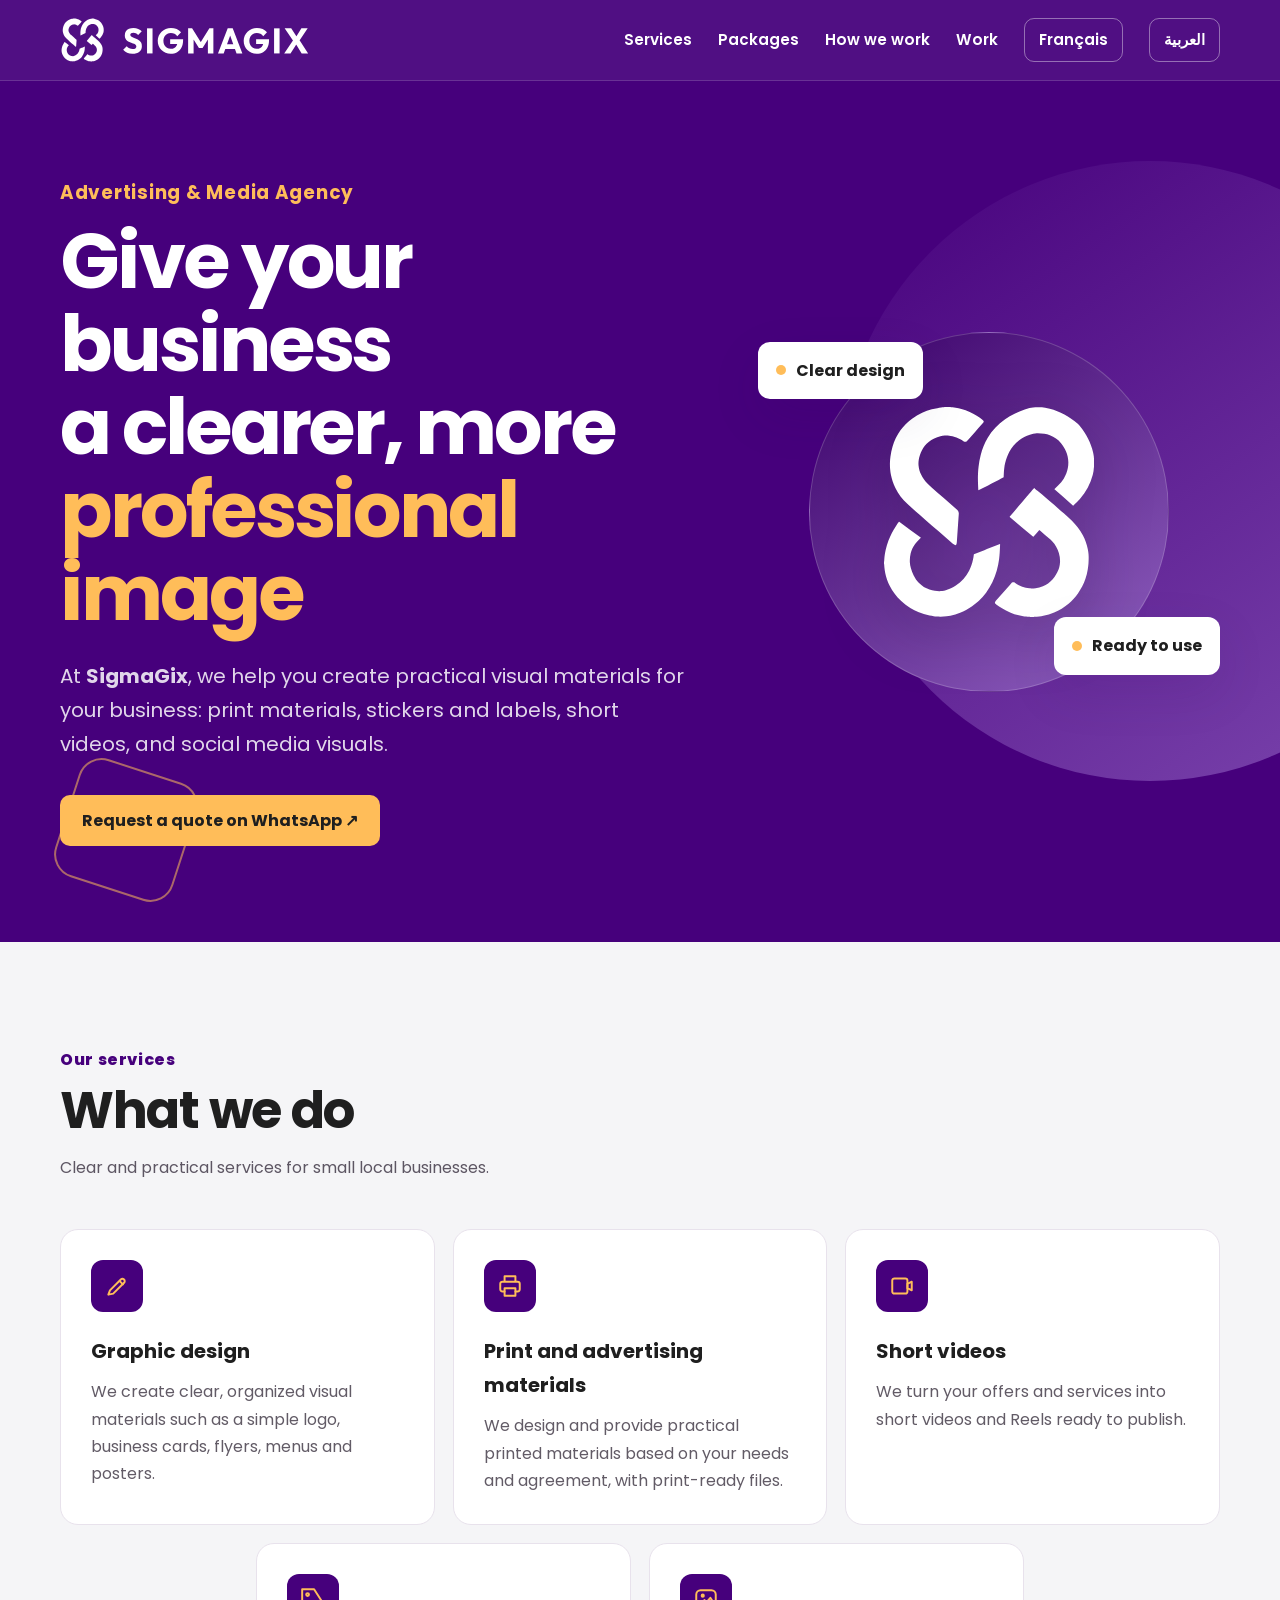
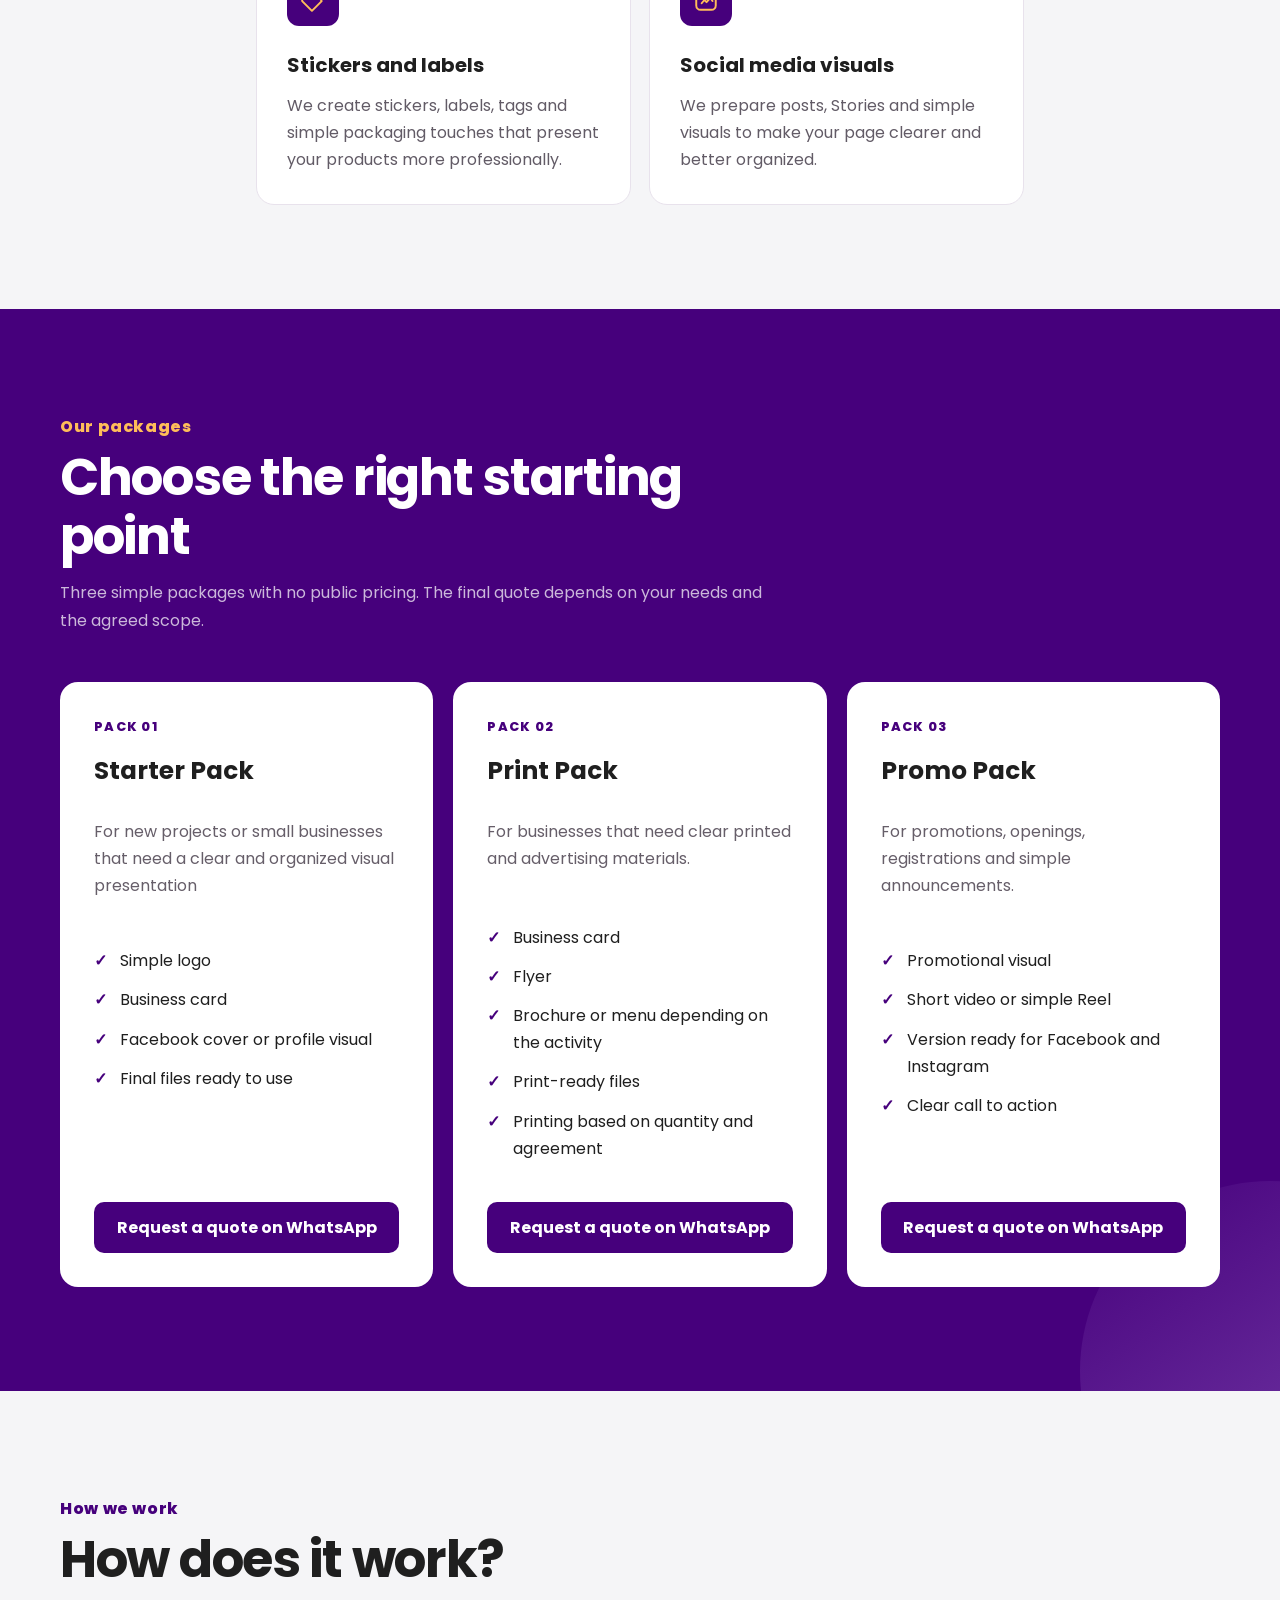
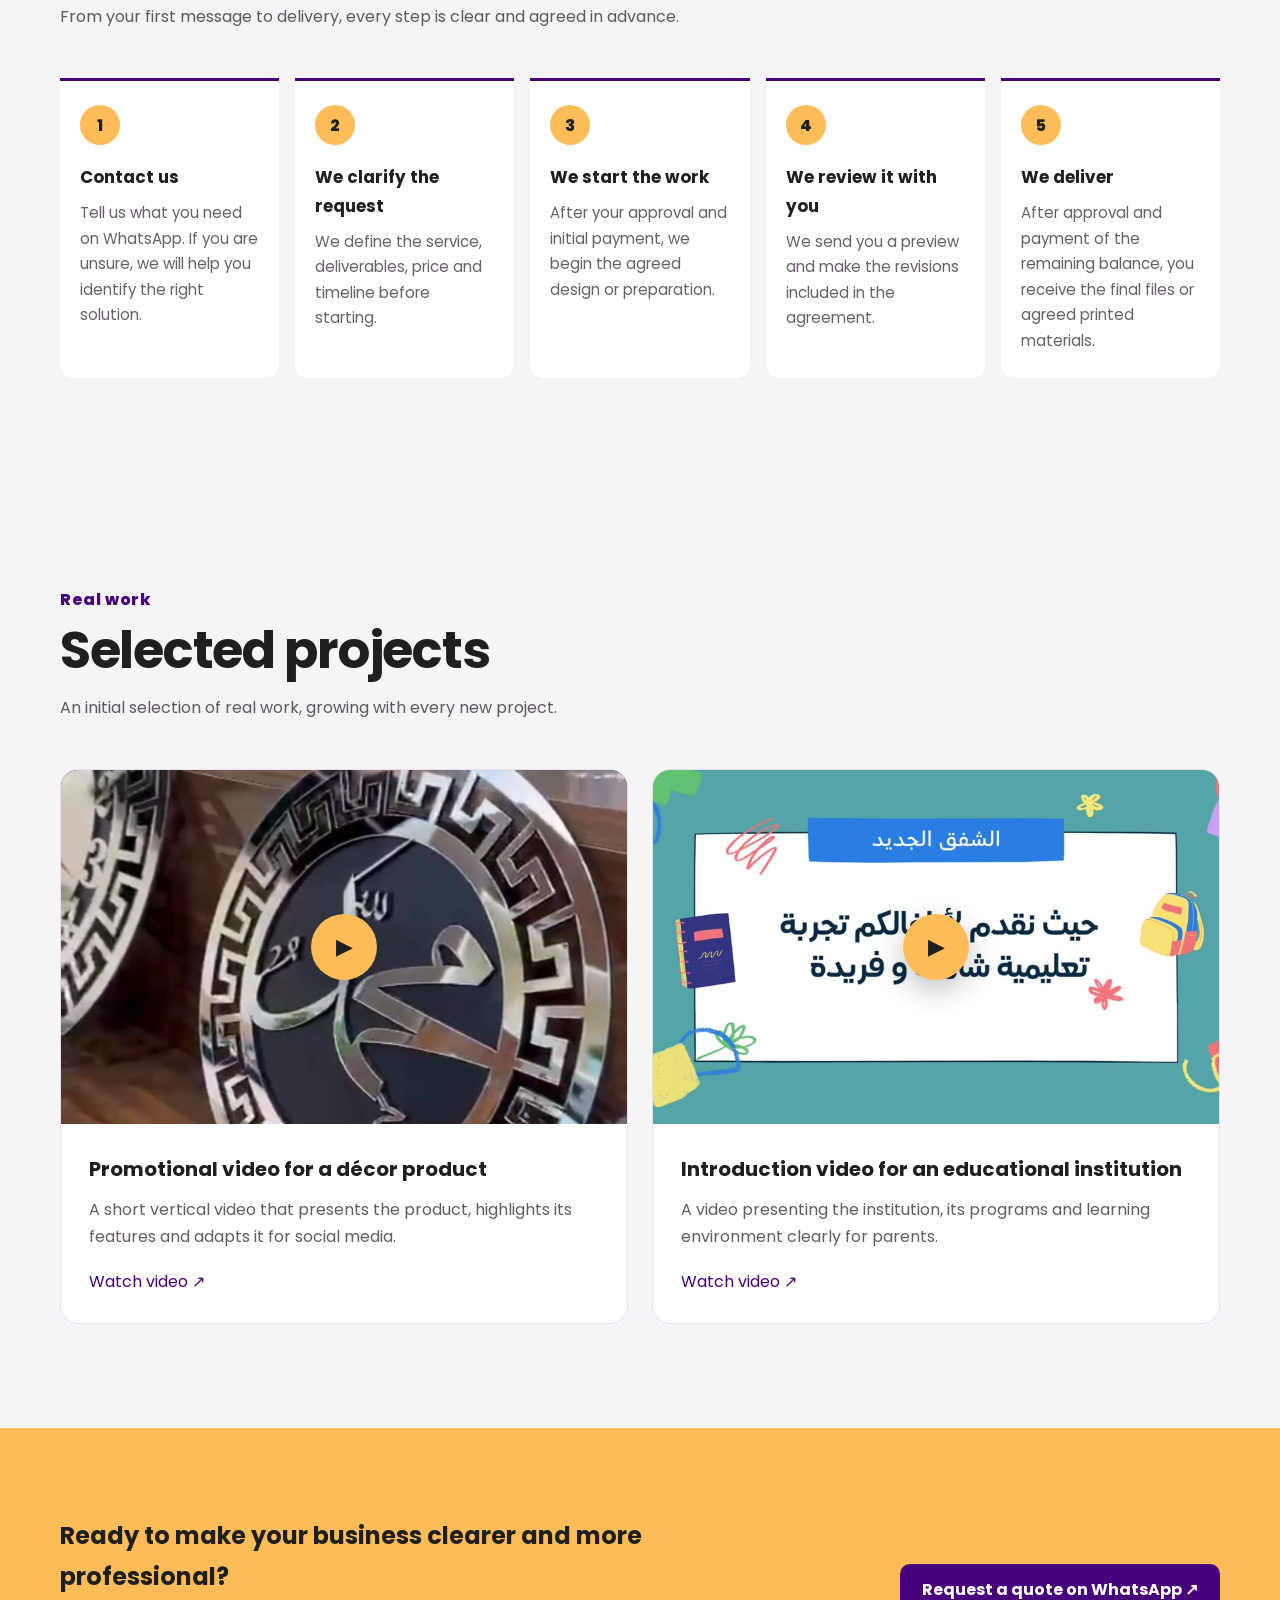
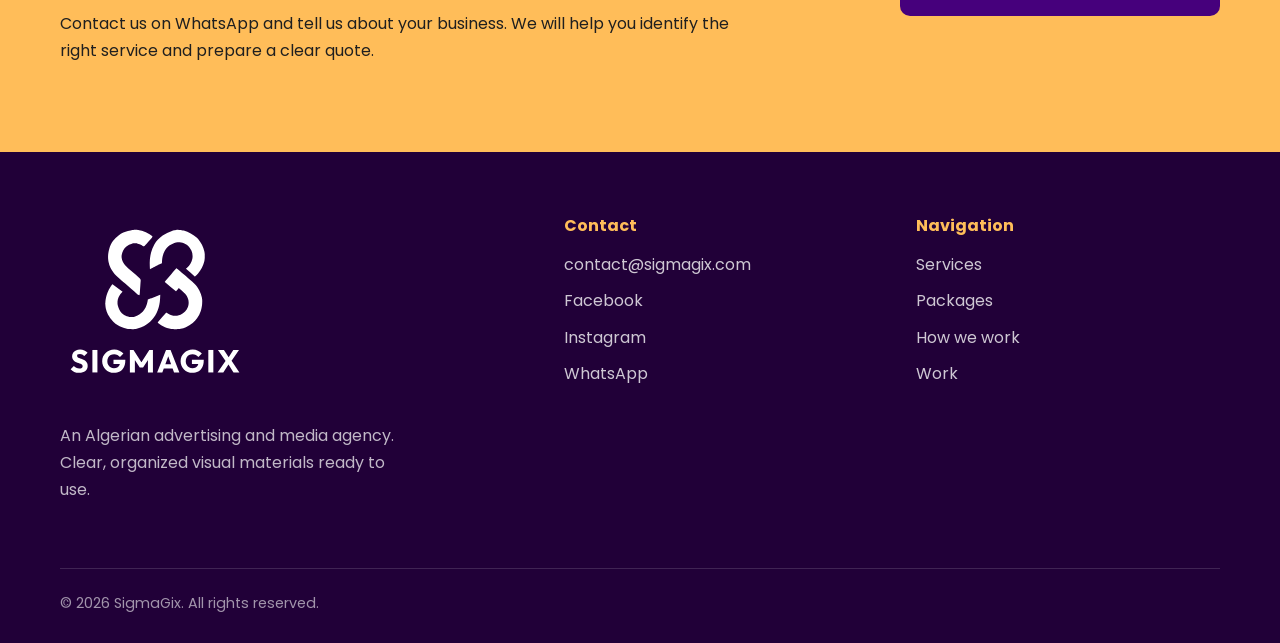
==== commit e435af62: "Update index.html" ====
--- a/en/index.html
+++ b/en/index.html
@@ -1,2 +1,2 @@
 <!DOCTYPE html>
-<html dir="ltr" lang="en"><head><meta charset="utf-8"/><meta content="width=device-width,initial-scale=1" name="viewport"/><title>SigmaGix — Advertising &amp; Media Agency</title><meta content="SigmaGix is an advertising and media agency , Algeria, creating clear and practical design, print materials, short videos and social media visuals for local businesses." name="description"/><meta content="#46007C" name="theme-color"/><meta content="SigmaGix — Advertising &amp; Media Agency" property="og:title"/><meta content="SigmaGix is an advertising and media agency, Algeria, creating clear and practical design, print materials, short videos and social media visuals for local businesses." property="og:description"/><meta content="website" property="og:type"/><link href="../assets/black-icon.svg" rel="icon" type="image/svg+xml"/><link href="../styles.css" rel="stylesheet"/></head><body dir="ltr"><a class="skip" href="#main">Home</a><header class="site-header"><div class="container nav"><a aria-label="SigmaGix — Home" class="brand" href="../"><img alt="SigmaGix" src="../assets/horizontal-logo-white.svg"/></a><button aria-expanded="false" aria-label="Menu" class="menu-btn">☰</button><nav aria-label="Navigation" class="nav-links"><a href="#services">Services</a><a href="#packs">Packages</a><a href="#process">How we work</a><a href="#work">Work</a><a class="lang-switch" href="../fr/" hreflang="fr">Français</a><a class="lang-switch" href="../" hreflang="ar">العربية</a></nav></div></header><main id="main"><section class="hero"><div class="container hero-grid"><div><span class="eyebrow">Advertising &amp; media agency </span><h1>Give your business<br/>a clearer, more<br/><span style="color:var(--yellow)">professional image</span></h1><p>At <strong>SigmaGix</strong>, we help you create practical visual materials for your business: print materials, stickers and labels, short videos, and social media visuals.</p><a class="btn btn-primary" href="https://wa.me/213550505715?text=Hello%2C%20I%20would%20like%20to%20request%20a%20quote%20from%20SigmaGix." rel="noopener" target="_blank">Request a quote on WhatsApp ↗</a></div><div aria-hidden="true" class="hero-mark"><div class="orb"></div><img alt="" src="../assets/white-icon.svg"/><span class="float-card fc1"><i></i>Clear design</span><span class="float-card fc2"><i></i>Ready to use</span></div></div></section><section class="section" id="services"><div class="container"><div class="section-head"><span class="section-label">Our services</span><h2>What we do</h2><p class="section-intro">Clear and practical services for small local businesses.</p></div><div class="services-grid"><article class="service-card"><div class="icon-box"><svg aria-hidden="true" viewbox="0 0 24 24"><path d="m4 20 4.5-1 10-10a2.1 2.1 0 0 0-3-3l-10 10L4 20Z"></path><path d="m14.5 7.5 3 3"></path></svg></div><h3>Graphic design</h3><p>We create clear, organized visual materials such as a simple logo, business cards, flyers, menus and posters.</p></article><article class="service-card"><div class="icon-box"><svg aria-hidden="true" viewbox="0 0 24 24"><path d="M7 8V3h10v5M7 17H5a2 2 0 0 1-2-2v-5a2 2 0 0 1 2-2h14a2 2 0 0 1 2 2v5a2 2 0 0 1-2 2h-2"></path><path d="M7 14h10v7H7z"></path></svg></div><h3>Print and advertising materials</h3><p>We design and provide practical printed materials based on your needs and agreement, with print-ready files.</p></article><article class="service-card"><div class="icon-box"><svg aria-hidden="true" viewbox="0 0 24 24"><rect height="14" rx="2" width="14" x="3" y="5"></rect><path d="m17 10 4-2v8l-4-2z"></path></svg></div><h3>Short videos</h3><p>We turn your offers and services into short videos and Reels ready to publish.</p></article><article class="service-card"><div class="icon-box"><svg aria-hidden="true" viewbox="0 0 24 24"><path d="M20 13 11 22 2 13V2h11z"></path><circle cx="7" cy="7" r="1.3"></circle></svg></div><h3>Stickers and labels</h3><p>We create stickers, labels, tags and simple packaging touches that present your products more professionally.</p></article><article class="service-card"><div class="icon-box"><svg aria-hidden="true" viewbox="0 0 24 24"><rect height="18" rx="4" width="18" x="3" y="3"></rect><path d="M8 15l2.5-3 2 2 3.5-4 2 3"></path><circle cx="9" cy="8" r="1"></circle></svg></div><h3>Social media visuals</h3><p>We prepare posts, Stories and simple visuals to make your page clearer and better organized.</p></article></div></div></section><section class="section purple-section" id="packs"><div class="container"><div class="section-head"><span class="section-label">Our packages</span><h2>Choose the right starting point</h2><p class="section-intro">Three simple packages with no public pricing. The final quote depends on your needs and the agreed scope.</p></div><div class="packs"><article class="pack"><span class="pack-no">PACK 01</span><h3>Starter Pack</h3><p>For new projects or small businesses that need a clear and organized visual presentation</p><ul><li>Simple logo</li><li>Business card</li><li>Facebook cover or profile visual</li><li>Final files ready to use</li></ul><a class="btn" href="https://wa.me/213550505715?text=Hello%2C%20I%20would%20like%20to%20request%20a%20quote%20from%20SigmaGix." rel="noopener" target="_blank">Request a quote on WhatsApp</a></article><article class="pack"><span class="pack-no">PACK 02</span><h3>Print Pack</h3><p>For businesses that need clear printed and advertising materials.</p><ul><li>Business card</li><li>Flyer</li><li>Brochure or menu depending on the activity</li><li>Print-ready files</li><li>Printing based on quantity and agreement</li></ul><a class="btn" href="https://wa.me/213550505715?text=Hello%2C%20I%20would%20like%20to%20request%20a%20quote%20from%20SigmaGix." rel="noopener" target="_blank">Request a quote on WhatsApp</a></article><article class="pack"><span class="pack-no">PACK 03</span><h3>Promo Pack</h3><p>For promotions, openings, registrations and simple announcements.</p><ul><li>Promotional visual</li><li>Short video or simple Reel</li><li>Version ready for Facebook and Instagram</li><li>Clear call to action</li></ul><a class="btn" href="https://wa.me/213550505715?text=Hello%2C%20I%20would%20like%20to%20request%20a%20quote%20from%20SigmaGix." rel="noopener" target="_blank">Request a quote on WhatsApp</a></article></div></div></section><section class="section" id="process"><div class="container"><div class="section-head"><span class="section-label">How we work</span><h2>How does it work?</h2><p class="section-intro">From your first message to delivery, every step is clear and agreed in advance.</p></div><div class="process"><article class="step"><span class="step-no">1</span><h3>Contact us</h3><p>Tell us what you need on WhatsApp. If you are unsure, we will help you identify the right solution.</p></article><article class="step"><span class="step-no">2</span><h3>We clarify the request</h3><p>We define the service, deliverables, price and timeline before starting.</p></article><article class="step"><span class="step-no">3</span><h3>We start the work</h3><p>After your approval and initial payment, we begin the agreed design or preparation.</p></article><article class="step"><span class="step-no">4</span><h3>We review it with you</h3><p>We send you a preview and make the revisions included in the agreement.</p></article><article class="step"><span class="step-no">5</span><h3>We deliver</h3><p>After approval and payment of the remaining balance, you receive the final files or agreed printed materials.</p></article></div></div></section><section class="section" id="work"><div class="container"><div class="section-head"><span class="section-label">Real work</span><h2>Selected projects</h2><p class="section-intro">An initial selection of real work, growing with every new project.</p></div><div class="work-grid"><article class="work"><div class="work-media"><img alt="Promotional video for a décor product" src="../assets/video/product-poster.jpg"/><button aria-label="Play video: Promotional video for a décor product" class="play" data-orientation="portrait" data-poster="../assets/video/product-poster.jpg" data-title="Promotional video for a décor product" data-video="../assets/video/product.mp4" type="button">▶</button></div><div class="work-copy"><h3>Promotional video for a décor product</h3><p>A short vertical video that presents the product, highlights its features and adapts it for social media.</p><button class="text-btn" data-orientation="portrait" data-poster="../assets/video/product-poster.jpg" data-title="Promotional video for a décor product" data-video="../assets/video/product.mp4" type="button">Watch video ↗</button></div></article><article class="work"><div class="work-media"><img alt="Introduction video for an educational institution" src="../assets/video/education-poster.jpg"/><button aria-label="Play video: Introduction video for an educational institution" class="play" data-orientation="landscape" data-poster="../assets/video/education-poster.jpg" data-title="Introduction video for an educational institution" data-video="../assets/video/education.mp4" type="button">▶</button></div><div class="work-copy"><h3>Introduction video for an educational institution</h3><p>A video presenting the institution, its programs and learning environment clearly for parents.</p><button class="text-btn" data-orientation="landscape" data-poster="../assets/video/education-poster.jpg" data-title="Introduction video for an educational institution" data-video="../assets/video/education.mp4" type="button">Watch video ↗</button></div></article></div></div></section><section class="cta-section"><div class="container cta-grid"><div><h2>Ready to make your business clearer and more professional?</h2><p>Contact us on WhatsApp and tell us about your business. We will help you identify the right service and prepare a clear quote.</p></div><a class="btn" href="https://wa.me/213550505715?text=Hello%2C%20I%20would%20like%20to%20request%20a%20quote%20from%20SigmaGix." rel="noopener" target="_blank">Request a quote on WhatsApp ↗</a></div></section></main><footer class="site-footer"><div class="container"><div class="footer-grid"><div><img alt="SigmaGix" class="footer-logo" src="../assets/logo-white-website.svg"/><p class="footer-tag">An Algerian advertising and media agency. Clear, organized visual materials ready to use.</p></div><div><div class="footer-title">Contact</div><div class="footer-links"><a href="mailto:contact@sigmagix.com">contact@sigmagix.com</a><a href="https://www.facebook.com/SigmagixAgency" rel="noopener" target="_blank">Facebook</a><a href="https://www.instagram.com/sigmagix/" rel="noopener" target="_blank">Instagram</a><a href="https://wa.me/213550505715?text=Hello%2C%20I%20would%20like%20to%20request%20a%20quote%20from%20SigmaGix." rel="noopener" target="_blank">WhatsApp</a></div></div><div><div class="footer-title">Navigation</div><div class="footer-links"><a href="#services">Services</a><a href="#packs">Packages</a><a href="#process">How we work</a><a href="#work">Work</a></div></div></div><div class="copyright">© 2026 SigmaGix. All rights reserved.</div></div></footer><dialog aria-labelledby="video-title" class="video-dialog"><div class="dialog-head"><h2 id="video-title"></h2><button aria-label="Close" class="dialog-close">×</button></div><video controls="" playsinline="" preload="none"></video></dialog><script src="../script.js"></script></body></html>
+<html dir="ltr" lang="en"><head><meta charset="utf-8"/><meta content="width=device-width,initial-scale=1" name="viewport"/><title>SigmaGix — Advertising &amp; Media Agency</title><meta content="SigmaGix is an advertising and media agency , Algeria, creating clear and practical design, print materials, short videos and social media visuals for local businesses." name="description"/><meta content="#46007C" name="theme-color"/><meta content="SigmaGix — Advertising &amp; Media Agency" property="og:title"/><meta content="SigmaGix is an advertising and media agency, Algeria, creating clear and practical design, print materials, short videos and social media visuals for local businesses." property="og:description"/><meta content="website" property="og:type"/><link href="../assets/black-icon.svg" rel="icon" type="image/svg+xml"/><link href="../styles.css" rel="stylesheet"/></head><body dir="ltr"><a class="skip" href="#main">Home</a><header class="site-header"><div class="container nav"><a aria-label="SigmaGix — Home" class="brand" href="../"><img alt="SigmaGix" src="../assets/horizontal-logo-white.svg"/></a><button aria-expanded="false" aria-label="Menu" class="menu-btn">☰</button><nav aria-label="Navigation" class="nav-links"><a href="#services">Services</a><a href="#packs">Packages</a><a href="#process">How we work</a><a href="#work">Work</a><a class="lang-switch" href="../fr/" hreflang="fr">Français</a><a class="lang-switch" href="../" hreflang="ar">العربية</a></nav></div></header><main id="main"><section class="hero"><div class="container hero-grid"><div><span class="eyebrow" style="font-size:1.15rem">Advertising &amp; Media Agency</span><h1>Give your business<br/>a clearer, more<br/><span style="color:var(--yellow)">professional image</span></h1><p>At <strong>SigmaGix</strong>, we help you create practical visual materials for your business: print materials, stickers and labels, short videos, and social media visuals.</p><a class="btn btn-primary" href="https://wa.me/213550505715?text=Hello%2C%20I%20would%20like%20to%20request%20a%20quote%20from%20SigmaGix." rel="noopener" target="_blank">Request a quote on WhatsApp ↗</a></div><div aria-hidden="true" class="hero-mark"><div class="orb"></div><img alt="" src="../assets/white-icon.svg"/><span class="float-card fc1"><i></i>Clear design</span><span class="float-card fc2"><i></i>Ready to use</span></div></div></section><section class="section" id="services"><div class="container"><div class="section-head"><span class="section-label">Our services</span><h2>What we do</h2><p class="section-intro">Clear and practical services for small local businesses.</p></div><div class="services-grid"><article class="service-card"><div class="icon-box"><svg aria-hidden="true" viewbox="0 0 24 24"><path d="m4 20 4.5-1 10-10a2.1 2.1 0 0 0-3-3l-10 10L4 20Z"></path><path d="m14.5 7.5 3 3"></path></svg></div><h3>Graphic design</h3><p>We create clear, organized visual materials such as a simple logo, business cards, flyers, menus and posters.</p></article><article class="service-card"><div class="icon-box"><svg aria-hidden="true" viewbox="0 0 24 24"><path d="M7 8V3h10v5M7 17H5a2 2 0 0 1-2-2v-5a2 2 0 0 1 2-2h14a2 2 0 0 1 2 2v5a2 2 0 0 1-2 2h-2"></path><path d="M7 14h10v7H7z"></path></svg></div><h3>Print and advertising materials</h3><p>We design and provide practical printed materials based on your needs and agreement, with print-ready files.</p></article><article class="service-card"><div class="icon-box"><svg aria-hidden="true" viewbox="0 0 24 24"><rect height="14" rx="2" width="14" x="3" y="5"></rect><path d="m17 10 4-2v8l-4-2z"></path></svg></div><h3>Short videos</h3><p>We turn your offers and services into short videos and Reels ready to publish.</p></article><article class="service-card"><div class="icon-box"><svg aria-hidden="true" viewbox="0 0 24 24"><path d="M20 13 11 22 2 13V2h11z"></path><circle cx="7" cy="7" r="1.3"></circle></svg></div><h3>Stickers and labels</h3><p>We create stickers, labels, tags and simple packaging touches that present your products more professionally.</p></article><article class="service-card"><div class="icon-box"><svg aria-hidden="true" viewbox="0 0 24 24"><rect height="18" rx="4" width="18" x="3" y="3"></rect><path d="M8 15l2.5-3 2 2 3.5-4 2 3"></path><circle cx="9" cy="8" r="1"></circle></svg></div><h3>Social media visuals</h3><p>We prepare posts, Stories and simple visuals to make your page clearer and better organized.</p></article></div></div></section><section class="section purple-section" id="packs"><div class="container"><div class="section-head"><span class="section-label">Our packages</span><h2>Choose the right starting point</h2><p class="section-intro">Three simple packages with no public pricing. The final quote depends on your needs and the agreed scope.</p></div><div class="packs"><article class="pack"><span class="pack-no">PACK 01</span><h3>Starter Pack</h3><p>For new projects or small businesses that need a clear and organized visual presentation</p><ul><li>Simple logo</li><li>Business card</li><li>Facebook cover or profile visual</li><li>Final files ready to use</li></ul><a class="btn" href="https://wa.me/213550505715?text=Hello%2C%20I%20would%20like%20to%20request%20a%20quote%20from%20SigmaGix." rel="noopener" target="_blank">Request a quote on WhatsApp</a></article><article class="pack"><span class="pack-no">PACK 02</span><h3>Print Pack</h3><p>For businesses that need clear printed and advertising materials.</p><ul><li>Business card</li><li>Flyer</li><li>Brochure or menu depending on the activity</li><li>Print-ready files</li><li>Printing based on quantity and agreement</li></ul><a class="btn" href="https://wa.me/213550505715?text=Hello%2C%20I%20would%20like%20to%20request%20a%20quote%20from%20SigmaGix." rel="noopener" target="_blank">Request a quote on WhatsApp</a></article><article class="pack"><span class="pack-no">PACK 03</span><h3>Promo Pack</h3><p>For promotions, openings, registrations and simple announcements.</p><ul><li>Promotional visual</li><li>Short video or simple Reel</li><li>Version ready for Facebook and Instagram</li><li>Clear call to action</li></ul><a class="btn" href="https://wa.me/213550505715?text=Hello%2C%20I%20would%20like%20to%20request%20a%20quote%20from%20SigmaGix." rel="noopener" target="_blank">Request a quote on WhatsApp</a></article></div></div></section><section class="section" id="process"><div class="container"><div class="section-head"><span class="section-label">How we work</span><h2>How does it work?</h2><p class="section-intro">From your first message to delivery, every step is clear and agreed in advance.</p></div><div class="process"><article class="step"><span class="step-no">1</span><h3>Contact us</h3><p>Tell us what you need on WhatsApp. If you are unsure, we will help you identify the right solution.</p></article><article class="step"><span class="step-no">2</span><h3>We clarify the request</h3><p>We define the service, deliverables, price and timeline before starting.</p></article><article class="step"><span class="step-no">3</span><h3>We start the work</h3><p>After your approval and initial payment, we begin the agreed design or preparation.</p></article><article class="step"><span class="step-no">4</span><h3>We review it with you</h3><p>We send you a preview and make the revisions included in the agreement.</p></article><article class="step"><span class="step-no">5</span><h3>We deliver</h3><p>After approval and payment of the remaining balance, you receive the final files or agreed printed materials.</p></article></div></div></section><section class="section" id="work"><div class="container"><div class="section-head"><span class="section-label">Real work</span><h2>Selected projects</h2><p class="section-intro">An initial selection of real work, growing with every new project.</p></div><div class="work-grid"><article class="work"><div class="work-media"><img alt="Promotional video for a décor product" src="../assets/video/product-poster.jpg"/><button aria-label="Play video: Promotional video for a décor product" class="play" data-orientation="portrait" data-poster="../assets/video/product-poster.jpg" data-title="Promotional video for a décor product" data-video="../assets/video/product.mp4" type="button">▶</button></div><div class="work-copy"><h3>Promotional video for a décor product</h3><p>A short vertical video that presents the product, highlights its features and adapts it for social media.</p><button class="text-btn" data-orientation="portrait" data-poster="../assets/video/product-poster.jpg" data-title="Promotional video for a décor product" data-video="../assets/video/product.mp4" type="button">Watch video ↗</button></div></article><article class="work"><div class="work-media"><img alt="Introduction video for an educational institution" src="../assets/video/education-poster.jpg"/><button aria-label="Play video: Introduction video for an educational institution" class="play" data-orientation="landscape" data-poster="../assets/video/education-poster.jpg" data-title="Introduction video for an educational institution" data-video="../assets/video/education.mp4" type="button">▶</button></div><div class="work-copy"><h3>Introduction video for an educational institution</h3><p>A video presenting the institution, its programs and learning environment clearly for parents.</p><button class="text-btn" data-orientation="landscape" data-poster="../assets/video/education-poster.jpg" data-title="Introduction video for an educational institution" data-video="../assets/video/education.mp4" type="button">Watch video ↗</button></div></article></div></div></section><section class="cta-section"><div class="container cta-grid"><div><h2>Ready to make your business clearer and more professional?</h2><p>Contact us on WhatsApp and tell us about your business. We will help you identify the right service and prepare a clear quote.</p></div><a class="btn" href="https://wa.me/213550505715?text=Hello%2C%20I%20would%20like%20to%20request%20a%20quote%20from%20SigmaGix." rel="noopener" target="_blank">Request a quote on WhatsApp ↗</a></div></section></main><footer class="site-footer"><div class="container"><div class="footer-grid"><div><img alt="SigmaGix" class="footer-logo" src="../assets/logo-white-website.svg"/><p class="footer-tag">An Algerian advertising and media agency. Clear, organized visual materials ready to use.</p></div><div><div class="footer-title">Contact</div><div class="footer-links"><a href="mailto:contact@sigmagix.com">contact@sigmagix.com</a><a href="https://www.facebook.com/SigmagixAgency" rel="noopener" target="_blank">Facebook</a><a href="https://www.instagram.com/sigmagix/" rel="noopener" target="_blank">Instagram</a><a href="https://wa.me/213550505715?text=Hello%2C%20I%20would%20like%20to%20request%20a%20quote%20from%20SigmaGix." rel="noopener" target="_blank">WhatsApp</a></div></div><div><div class="footer-title">Navigation</div><div class="footer-links"><a href="#services">Services</a><a href="#packs">Packages</a><a href="#process">How we work</a><a href="#work">Work</a></div></div></div><div class="copyright">© 2026 SigmaGix. All rights reserved.</div></div></footer><dialog aria-labelledby="video-title" class="video-dialog"><div class="dialog-head"><h2 id="video-title"></h2><button aria-label="Close" class="dialog-close">×</button></div><video controls="" playsinline="" preload="none"></video></dialog><script src="../script.js"></script></body></html>
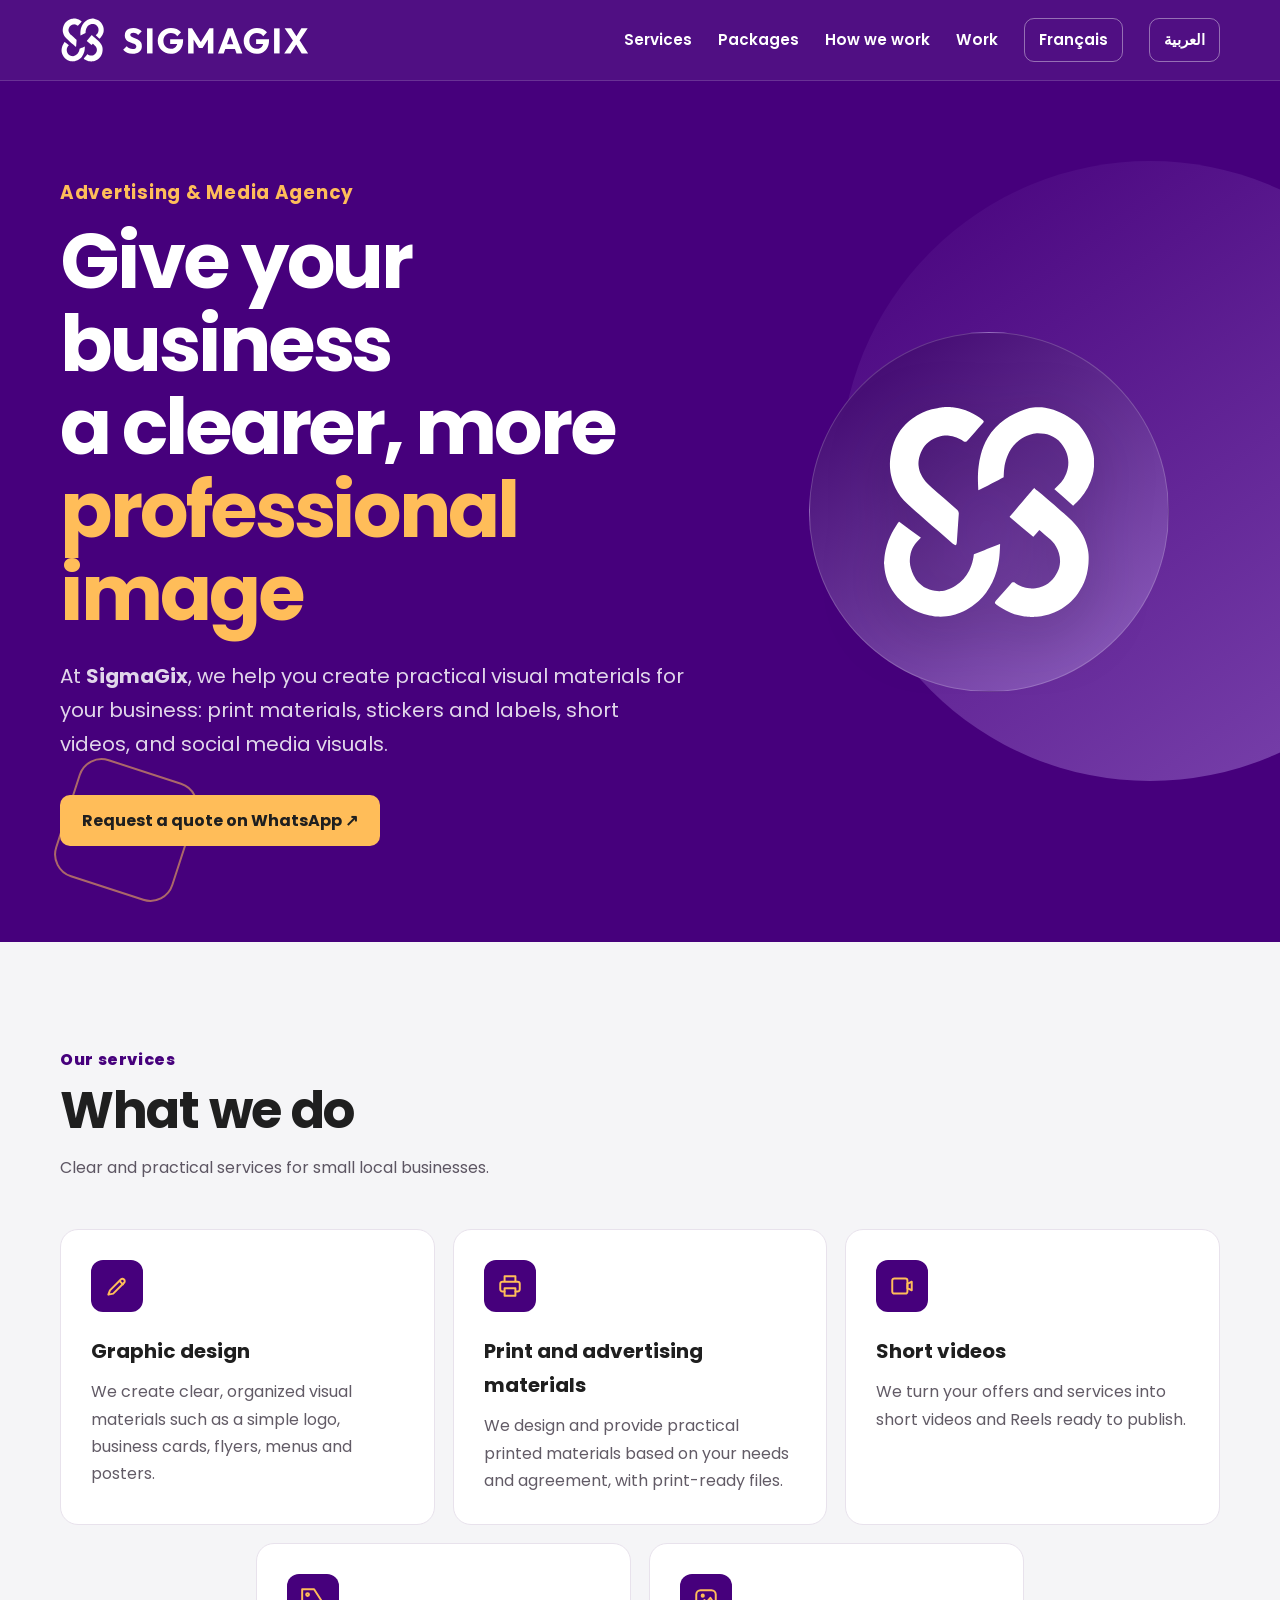
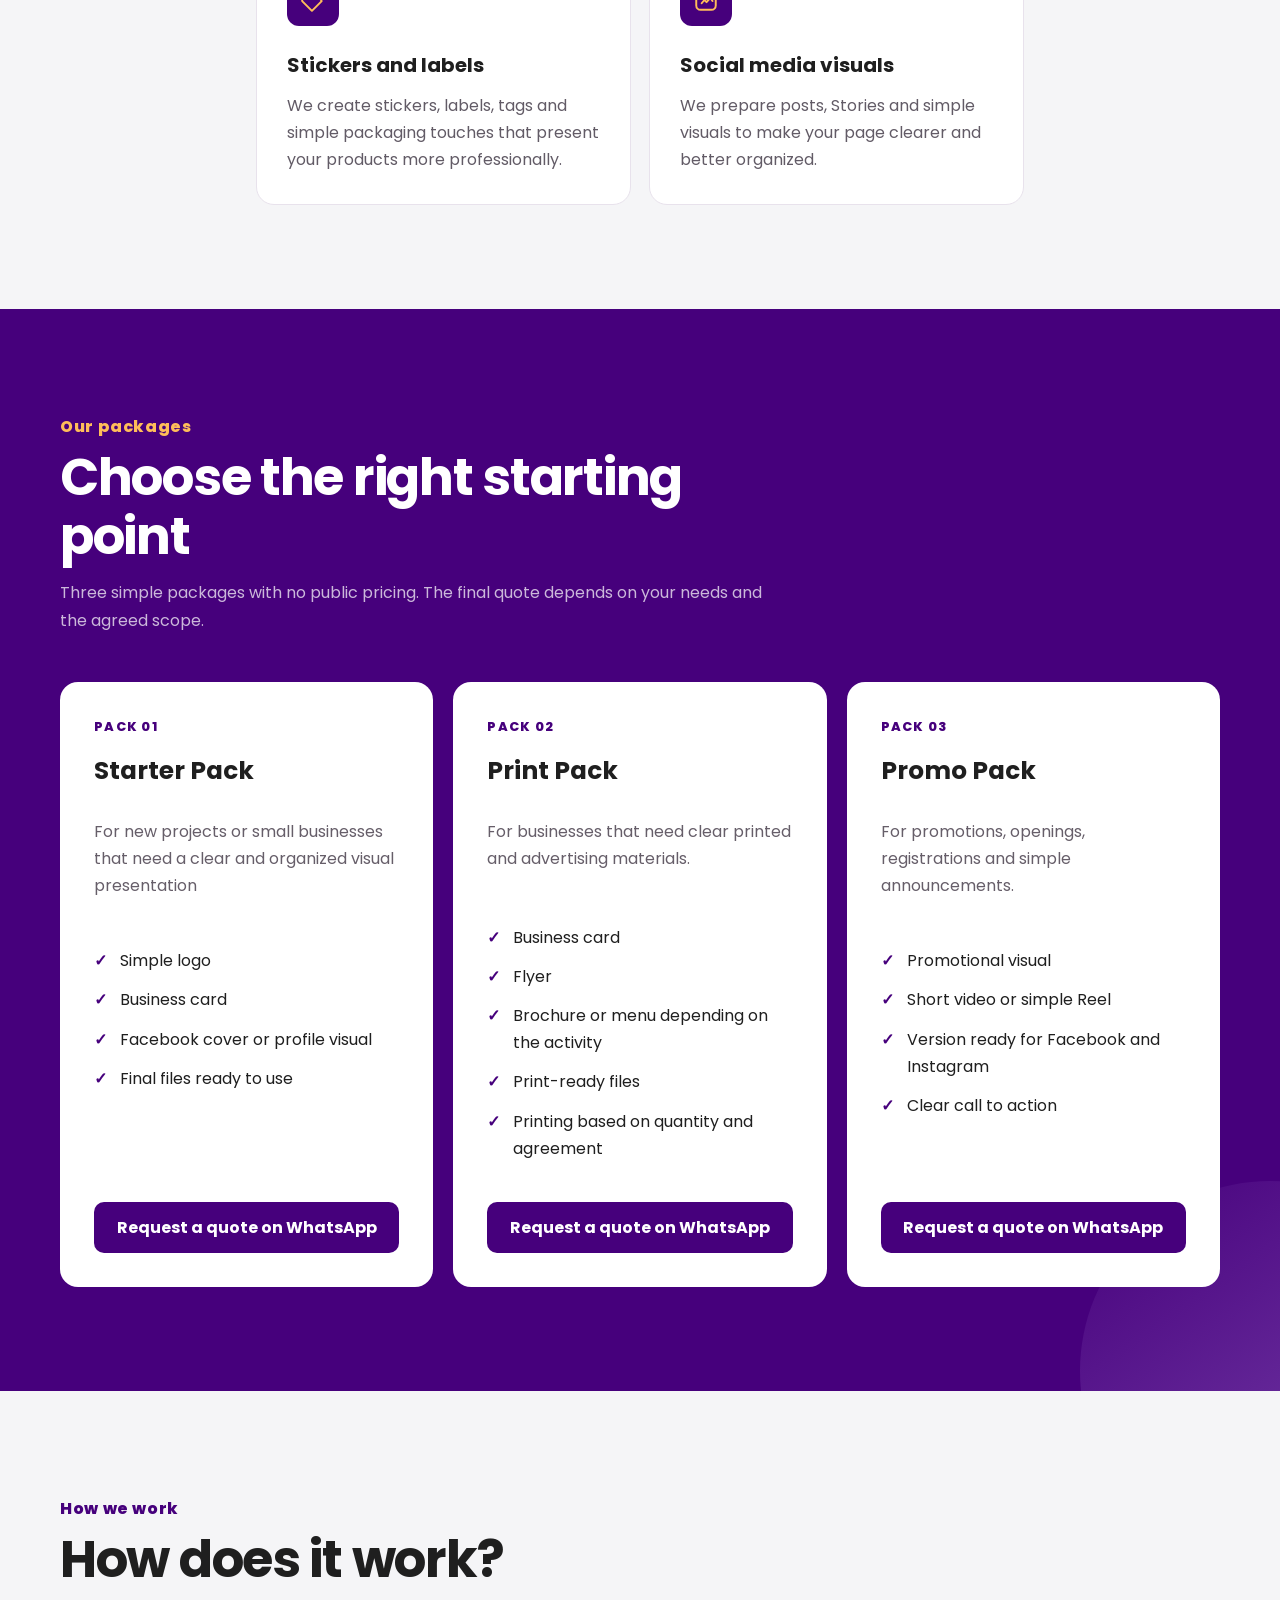
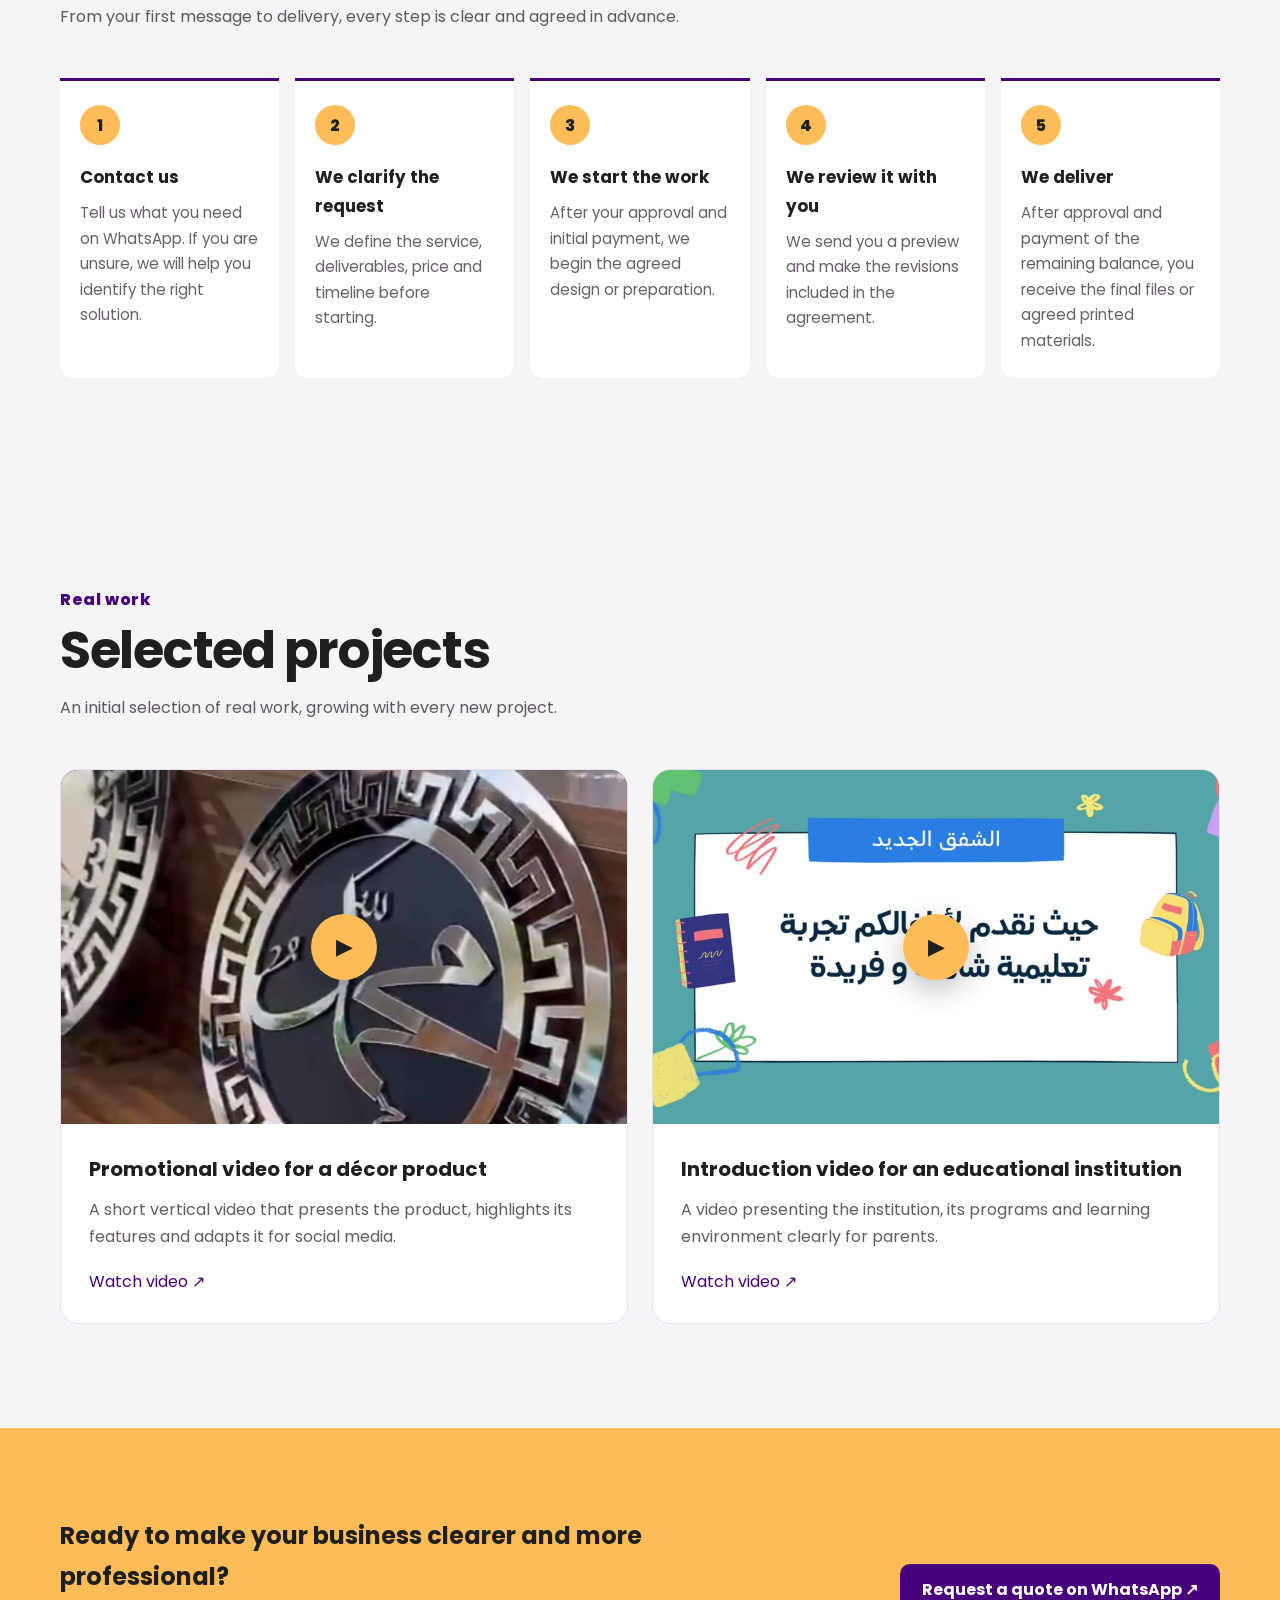
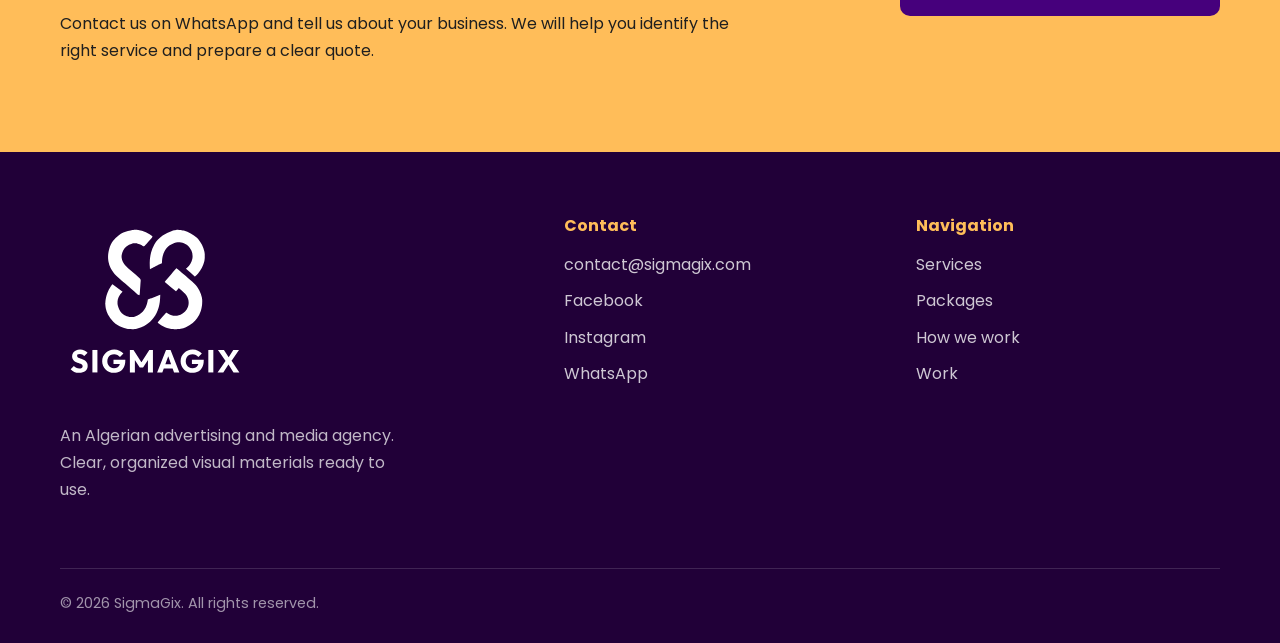
==== commit 1a9cd72a: "Add files via upload" ====
--- a/en/index.html
+++ b/en/index.html
@@ -1,2 +1,2 @@
 <!DOCTYPE html>
-<html dir="ltr" lang="en"><head><meta charset="utf-8"/><meta content="width=device-width,initial-scale=1" name="viewport"/><title>SigmaGix — Advertising &amp; Media Agency</title><meta content="SigmaGix is an advertising and media agency , Algeria, creating clear and practical design, print materials, short videos and social media visuals for local businesses." name="description"/><meta content="#46007C" name="theme-color"/><meta content="SigmaGix — Advertising &amp; Media Agency" property="og:title"/><meta content="SigmaGix is an advertising and media agency, Algeria, creating clear and practical design, print materials, short videos and social media visuals for local businesses." property="og:description"/><meta content="website" property="og:type"/><link href="../assets/black-icon.svg" rel="icon" type="image/svg+xml"/><link href="../styles.css" rel="stylesheet"/></head><body dir="ltr"><a class="skip" href="#main">Home</a><header class="site-header"><div class="container nav"><a aria-label="SigmaGix — Home" class="brand" href="../"><img alt="SigmaGix" src="../assets/horizontal-logo-white.svg"/></a><button aria-expanded="false" aria-label="Menu" class="menu-btn">☰</button><nav aria-label="Navigation" class="nav-links"><a href="#services">Services</a><a href="#packs">Packages</a><a href="#process">How we work</a><a href="#work">Work</a><a class="lang-switch" href="../fr/" hreflang="fr">Français</a><a class="lang-switch" href="../" hreflang="ar">العربية</a></nav></div></header><main id="main"><section class="hero"><div class="container hero-grid"><div><span class="eyebrow" style="font-size:1.15rem">Advertising &amp; Media Agency</span><h1>Give your business<br/>a clearer, more<br/><span style="color:var(--yellow)">professional image</span></h1><p>At <strong>SigmaGix</strong>, we help you create practical visual materials for your business: print materials, stickers and labels, short videos, and social media visuals.</p><a class="btn btn-primary" href="https://wa.me/213550505715?text=Hello%2C%20I%20would%20like%20to%20request%20a%20quote%20from%20SigmaGix." rel="noopener" target="_blank">Request a quote on WhatsApp ↗</a></div><div aria-hidden="true" class="hero-mark"><div class="orb"></div><img alt="" src="../assets/white-icon.svg"/><span class="float-card fc1"><i></i>Clear design</span><span class="float-card fc2"><i></i>Ready to use</span></div></div></section><section class="section" id="services"><div class="container"><div class="section-head"><span class="section-label">Our services</span><h2>What we do</h2><p class="section-intro">Clear and practical services for small local businesses.</p></div><div class="services-grid"><article class="service-card"><div class="icon-box"><svg aria-hidden="true" viewbox="0 0 24 24"><path d="m4 20 4.5-1 10-10a2.1 2.1 0 0 0-3-3l-10 10L4 20Z"></path><path d="m14.5 7.5 3 3"></path></svg></div><h3>Graphic design</h3><p>We create clear, organized visual materials such as a simple logo, business cards, flyers, menus and posters.</p></article><article class="service-card"><div class="icon-box"><svg aria-hidden="true" viewbox="0 0 24 24"><path d="M7 8V3h10v5M7 17H5a2 2 0 0 1-2-2v-5a2 2 0 0 1 2-2h14a2 2 0 0 1 2 2v5a2 2 0 0 1-2 2h-2"></path><path d="M7 14h10v7H7z"></path></svg></div><h3>Print and advertising materials</h3><p>We design and provide practical printed materials based on your needs and agreement, with print-ready files.</p></article><article class="service-card"><div class="icon-box"><svg aria-hidden="true" viewbox="0 0 24 24"><rect height="14" rx="2" width="14" x="3" y="5"></rect><path d="m17 10 4-2v8l-4-2z"></path></svg></div><h3>Short videos</h3><p>We turn your offers and services into short videos and Reels ready to publish.</p></article><article class="service-card"><div class="icon-box"><svg aria-hidden="true" viewbox="0 0 24 24"><path d="M20 13 11 22 2 13V2h11z"></path><circle cx="7" cy="7" r="1.3"></circle></svg></div><h3>Stickers and labels</h3><p>We create stickers, labels, tags and simple packaging touches that present your products more professionally.</p></article><article class="service-card"><div class="icon-box"><svg aria-hidden="true" viewbox="0 0 24 24"><rect height="18" rx="4" width="18" x="3" y="3"></rect><path d="M8 15l2.5-3 2 2 3.5-4 2 3"></path><circle cx="9" cy="8" r="1"></circle></svg></div><h3>Social media visuals</h3><p>We prepare posts, Stories and simple visuals to make your page clearer and better organized.</p></article></div></div></section><section class="section purple-section" id="packs"><div class="container"><div class="section-head"><span class="section-label">Our packages</span><h2>Choose the right starting point</h2><p class="section-intro">Three simple packages with no public pricing. The final quote depends on your needs and the agreed scope.</p></div><div class="packs"><article class="pack"><span class="pack-no">PACK 01</span><h3>Starter Pack</h3><p>For new projects or small businesses that need a clear and organized visual presentation</p><ul><li>Simple logo</li><li>Business card</li><li>Facebook cover or profile visual</li><li>Final files ready to use</li></ul><a class="btn" href="https://wa.me/213550505715?text=Hello%2C%20I%20would%20like%20to%20request%20a%20quote%20from%20SigmaGix." rel="noopener" target="_blank">Request a quote on WhatsApp</a></article><article class="pack"><span class="pack-no">PACK 02</span><h3>Print Pack</h3><p>For businesses that need clear printed and advertising materials.</p><ul><li>Business card</li><li>Flyer</li><li>Brochure or menu depending on the activity</li><li>Print-ready files</li><li>Printing based on quantity and agreement</li></ul><a class="btn" href="https://wa.me/213550505715?text=Hello%2C%20I%20would%20like%20to%20request%20a%20quote%20from%20SigmaGix." rel="noopener" target="_blank">Request a quote on WhatsApp</a></article><article class="pack"><span class="pack-no">PACK 03</span><h3>Promo Pack</h3><p>For promotions, openings, registrations and simple announcements.</p><ul><li>Promotional visual</li><li>Short video or simple Reel</li><li>Version ready for Facebook and Instagram</li><li>Clear call to action</li></ul><a class="btn" href="https://wa.me/213550505715?text=Hello%2C%20I%20would%20like%20to%20request%20a%20quote%20from%20SigmaGix." rel="noopener" target="_blank">Request a quote on WhatsApp</a></article></div></div></section><section class="section" id="process"><div class="container"><div class="section-head"><span class="section-label">How we work</span><h2>How does it work?</h2><p class="section-intro">From your first message to delivery, every step is clear and agreed in advance.</p></div><div class="process"><article class="step"><span class="step-no">1</span><h3>Contact us</h3><p>Tell us what you need on WhatsApp. If you are unsure, we will help you identify the right solution.</p></article><article class="step"><span class="step-no">2</span><h3>We clarify the request</h3><p>We define the service, deliverables, price and timeline before starting.</p></article><article class="step"><span class="step-no">3</span><h3>We start the work</h3><p>After your approval and initial payment, we begin the agreed design or preparation.</p></article><article class="step"><span class="step-no">4</span><h3>We review it with you</h3><p>We send you a preview and make the revisions included in the agreement.</p></article><article class="step"><span class="step-no">5</span><h3>We deliver</h3><p>After approval and payment of the remaining balance, you receive the final files or agreed printed materials.</p></article></div></div></section><section class="section" id="work"><div class="container"><div class="section-head"><span class="section-label">Real work</span><h2>Selected projects</h2><p class="section-intro">An initial selection of real work, growing with every new project.</p></div><div class="work-grid"><article class="work"><div class="work-media"><img alt="Promotional video for a décor product" src="../assets/video/product-poster.jpg"/><button aria-label="Play video: Promotional video for a décor product" class="play" data-orientation="portrait" data-poster="../assets/video/product-poster.jpg" data-title="Promotional video for a décor product" data-video="../assets/video/product.mp4" type="button">▶</button></div><div class="work-copy"><h3>Promotional video for a décor product</h3><p>A short vertical video that presents the product, highlights its features and adapts it for social media.</p><button class="text-btn" data-orientation="portrait" data-poster="../assets/video/product-poster.jpg" data-title="Promotional video for a décor product" data-video="../assets/video/product.mp4" type="button">Watch video ↗</button></div></article><article class="work"><div class="work-media"><img alt="Introduction video for an educational institution" src="../assets/video/education-poster.jpg"/><button aria-label="Play video: Introduction video for an educational institution" class="play" data-orientation="landscape" data-poster="../assets/video/education-poster.jpg" data-title="Introduction video for an educational institution" data-video="../assets/video/education.mp4" type="button">▶</button></div><div class="work-copy"><h3>Introduction video for an educational institution</h3><p>A video presenting the institution, its programs and learning environment clearly for parents.</p><button class="text-btn" data-orientation="landscape" data-poster="../assets/video/education-poster.jpg" data-title="Introduction video for an educational institution" data-video="../assets/video/education.mp4" type="button">Watch video ↗</button></div></article></div></div></section><section class="cta-section"><div class="container cta-grid"><div><h2>Ready to make your business clearer and more professional?</h2><p>Contact us on WhatsApp and tell us about your business. We will help you identify the right service and prepare a clear quote.</p></div><a class="btn" href="https://wa.me/213550505715?text=Hello%2C%20I%20would%20like%20to%20request%20a%20quote%20from%20SigmaGix." rel="noopener" target="_blank">Request a quote on WhatsApp ↗</a></div></section></main><footer class="site-footer"><div class="container"><div class="footer-grid"><div><img alt="SigmaGix" class="footer-logo" src="../assets/logo-white-website.svg"/><p class="footer-tag">An Algerian advertising and media agency. Clear, organized visual materials ready to use.</p></div><div><div class="footer-title">Contact</div><div class="footer-links"><a href="mailto:contact@sigmagix.com">contact@sigmagix.com</a><a href="https://www.facebook.com/SigmagixAgency" rel="noopener" target="_blank">Facebook</a><a href="https://www.instagram.com/sigmagix/" rel="noopener" target="_blank">Instagram</a><a href="https://wa.me/213550505715?text=Hello%2C%20I%20would%20like%20to%20request%20a%20quote%20from%20SigmaGix." rel="noopener" target="_blank">WhatsApp</a></div></div><div><div class="footer-title">Navigation</div><div class="footer-links"><a href="#services">Services</a><a href="#packs">Packages</a><a href="#process">How we work</a><a href="#work">Work</a></div></div></div><div class="copyright">© 2026 SigmaGix. All rights reserved.</div></div></footer><dialog aria-labelledby="video-title" class="video-dialog"><div class="dialog-head"><h2 id="video-title"></h2><button aria-label="Close" class="dialog-close">×</button></div><video controls="" playsinline="" preload="none"></video></dialog><script src="../script.js"></script></body></html>
+<html dir="ltr" lang="en"><head><meta charset="utf-8"/><meta content="width=device-width,initial-scale=1" name="viewport"/><title>SigmaGix — Advertising &amp; Media Agency</title><meta content="SigmaGix is an advertising and media agency , Algeria, creating clear and practical design, print materials, short videos and social media visuals for local businesses." name="description"/><meta content="#46007C" name="theme-color"/><meta content="SigmaGix — Advertising &amp; Media Agency" property="og:title"/><meta content="SigmaGix is an advertising and media agency, Algeria, creating clear and practical design, print materials, short videos and social media visuals for local businesses." property="og:description"/><meta content="website" property="og:type"/><link href="../assets/black-icon.svg" rel="icon" type="image/svg+xml"/><link href="../styles.css" rel="stylesheet"/></head><body dir="ltr"><a class="skip" href="#main">Home</a><header class="site-header"><div class="container nav"><a aria-label="SigmaGix — Home" class="brand" href="../"><img alt="SigmaGix" src="../assets/horizontal-logo-white.svg"/></a><button aria-expanded="false" aria-label="Menu" class="menu-btn">☰</button><nav aria-label="Navigation" class="nav-links"><a href="#services">Services</a><a href="#packs">Packages</a><a href="#process">How we work</a><a href="#work">Work</a><a class="lang-switch" href="../fr/" hreflang="fr">Français</a><a class="lang-switch" href="../" hreflang="ar">العربية</a></nav></div></header><main id="main"><section class="hero"><div class="container hero-grid"><div><span class="eyebrow" style="font-size:1.15rem">Advertising &amp; Media Agency</span><h1>Give your business<br/>a clearer, more<br/><span style="color:var(--yellow)">professional image</span></h1><p>At <strong>SigmaGix</strong>, we help you create practical visual materials for your business: print materials, stickers and labels, short videos, and social media visuals.</p><a class="btn btn-primary" href="https://wa.me/213550505715?text=Hello%2C%20I%20would%20like%20to%20request%20a%20quote%20from%20SigmaGix." rel="noopener" target="_blank">Request a quote on WhatsApp ↗</a></div><div aria-hidden="true" class="hero-mark"><div class="orb"></div><img alt="" src="../assets/white-icon.svg"/></div></div></section><section class="section" id="services"><div class="container"><div class="section-head"><span class="section-label">Our services</span><h2>What we do</h2><p class="section-intro">Clear and practical services for small local businesses.</p></div><div class="services-grid"><article class="service-card"><div class="icon-box"><svg aria-hidden="true" viewbox="0 0 24 24"><path d="m4 20 4.5-1 10-10a2.1 2.1 0 0 0-3-3l-10 10L4 20Z"></path><path d="m14.5 7.5 3 3"></path></svg></div><h3>Graphic design</h3><p>We create clear, organized visual materials such as a simple logo, business cards, flyers, menus and posters.</p></article><article class="service-card"><div class="icon-box"><svg aria-hidden="true" viewbox="0 0 24 24"><path d="M7 8V3h10v5M7 17H5a2 2 0 0 1-2-2v-5a2 2 0 0 1 2-2h14a2 2 0 0 1 2 2v5a2 2 0 0 1-2 2h-2"></path><path d="M7 14h10v7H7z"></path></svg></div><h3>Print and advertising materials</h3><p>We design and provide practical printed materials based on your needs and agreement, with print-ready files.</p></article><article class="service-card"><div class="icon-box"><svg aria-hidden="true" viewbox="0 0 24 24"><rect height="14" rx="2" width="14" x="3" y="5"></rect><path d="m17 10 4-2v8l-4-2z"></path></svg></div><h3>Short videos</h3><p>We turn your offers and services into short videos and Reels ready to publish.</p></article><article class="service-card"><div class="icon-box"><svg aria-hidden="true" viewbox="0 0 24 24"><path d="M20 13 11 22 2 13V2h11z"></path><circle cx="7" cy="7" r="1.3"></circle></svg></div><h3>Stickers and labels</h3><p>We create stickers, labels, tags and simple packaging touches that present your products more professionally.</p></article><article class="service-card"><div class="icon-box"><svg aria-hidden="true" viewbox="0 0 24 24"><rect height="18" rx="4" width="18" x="3" y="3"></rect><path d="M8 15l2.5-3 2 2 3.5-4 2 3"></path><circle cx="9" cy="8" r="1"></circle></svg></div><h3>Social media visuals</h3><p>We prepare posts, Stories and simple visuals to make your page clearer and better organized.</p></article></div></div></section><section class="section purple-section" id="packs"><div class="container"><div class="section-head"><span class="section-label">Our packages</span><h2>Choose the right starting point</h2><p class="section-intro">Three simple packages with no public pricing. The final quote depends on your needs and the agreed scope.</p></div><div class="packs"><article class="pack"><span class="pack-no">PACK 01</span><h3>Starter Pack</h3><p>For new projects or small businesses that need a clear and organized visual presentation</p><ul><li>Simple logo</li><li>Business card</li><li>Facebook cover or profile visual</li><li>Final files ready to use</li></ul><a class="btn" href="https://wa.me/213550505715?text=Hello%2C%20I%20would%20like%20to%20request%20a%20quote%20from%20SigmaGix." rel="noopener" target="_blank">Request a quote on WhatsApp</a></article><article class="pack"><span class="pack-no">PACK 02</span><h3>Print Pack</h3><p>For businesses that need clear printed and advertising materials.</p><ul><li>Business card</li><li>Flyer</li><li>Brochure or menu depending on the activity</li><li>Print-ready files</li><li>Printing based on quantity and agreement</li></ul><a class="btn" href="https://wa.me/213550505715?text=Hello%2C%20I%20would%20like%20to%20request%20a%20quote%20from%20SigmaGix." rel="noopener" target="_blank">Request a quote on WhatsApp</a></article><article class="pack"><span class="pack-no">PACK 03</span><h3>Promo Pack</h3><p>For promotions, openings, registrations and simple announcements.</p><ul><li>Promotional visual</li><li>Short video or simple Reel</li><li>Version ready for Facebook and Instagram</li><li>Clear call to action</li></ul><a class="btn" href="https://wa.me/213550505715?text=Hello%2C%20I%20would%20like%20to%20request%20a%20quote%20from%20SigmaGix." rel="noopener" target="_blank">Request a quote on WhatsApp</a></article></div></div></section><section class="section" id="process"><div class="container"><div class="section-head"><span class="section-label">How we work</span><h2>How does it work?</h2><p class="section-intro">From your first message to delivery, every step is clear and agreed in advance.</p></div><div class="process"><article class="step"><span class="step-no">1</span><h3>Contact us</h3><p>Tell us what you need on WhatsApp. If you are unsure, we will help you identify the right solution.</p></article><article class="step"><span class="step-no">2</span><h3>We clarify the request</h3><p>We define the service, deliverables, price and timeline before starting.</p></article><article class="step"><span class="step-no">3</span><h3>We start the work</h3><p>After your approval and initial payment, we begin the agreed design or preparation.</p></article><article class="step"><span class="step-no">4</span><h3>We review it with you</h3><p>We send you a preview and make the revisions included in the agreement.</p></article><article class="step"><span class="step-no">5</span><h3>We deliver</h3><p>After approval and payment of the remaining balance, you receive the final files or agreed printed materials.</p></article></div></div></section><section class="section" id="work"><div class="container"><div class="section-head"><span class="section-label">Real work</span><h2>Selected projects</h2><p class="section-intro">An initial selection of real work, growing with every new project.</p></div><div class="work-grid"><article class="work"><div class="work-media"><img alt="Promotional video for a décor product" src="../assets/video/product-poster.jpg"/><button aria-label="Play video: Promotional video for a décor product" class="play" data-orientation="portrait" data-poster="../assets/video/product-poster.jpg" data-title="Promotional video for a décor product" data-video="../assets/video/product.mp4" type="button">▶</button></div><div class="work-copy"><h3>Promotional video for a décor product</h3><p>A short vertical video that presents the product, highlights its features and adapts it for social media.</p><button class="text-btn" data-orientation="portrait" data-poster="../assets/video/product-poster.jpg" data-title="Promotional video for a décor product" data-video="../assets/video/product.mp4" type="button">Watch video ↗</button></div></article><article class="work"><div class="work-media"><img alt="Introduction video for an educational institution" src="../assets/video/education-poster.jpg"/><button aria-label="Play video: Introduction video for an educational institution" class="play" data-orientation="landscape" data-poster="../assets/video/education-poster.jpg" data-title="Introduction video for an educational institution" data-video="../assets/video/education.mp4" type="button">▶</button></div><div class="work-copy"><h3>Introduction video for an educational institution</h3><p>A video presenting the institution, its programs and learning environment clearly for parents.</p><button class="text-btn" data-orientation="landscape" data-poster="../assets/video/education-poster.jpg" data-title="Introduction video for an educational institution" data-video="../assets/video/education.mp4" type="button">Watch video ↗</button></div></article></div></div></section><section class="cta-section"><div class="container cta-grid"><div><h2>Ready to make your business clearer and more professional?</h2><p>Contact us on WhatsApp and tell us about your business. We will help you identify the right service and prepare a clear quote.</p></div><a class="btn" href="https://wa.me/213550505715?text=Hello%2C%20I%20would%20like%20to%20request%20a%20quote%20from%20SigmaGix." rel="noopener" target="_blank">Request a quote on WhatsApp ↗</a></div></section></main><footer class="site-footer"><div class="container"><div class="footer-grid"><div><img alt="SigmaGix" class="footer-logo" src="../assets/logo-white-website.svg"/><p class="footer-tag">An Algerian advertising and media agency. Clear, organized visual materials ready to use.</p></div><div><div class="footer-title">Contact</div><div class="footer-links"><a href="mailto:contact@sigmagix.com">contact@sigmagix.com</a><a href="https://www.facebook.com/SigmagixAgency" rel="noopener" target="_blank">Facebook</a><a href="https://www.instagram.com/sigmagix/" rel="noopener" target="_blank">Instagram</a><a href="https://wa.me/213550505715?text=Hello%2C%20I%20would%20like%20to%20request%20a%20quote%20from%20SigmaGix." rel="noopener" target="_blank">WhatsApp</a></div></div><div><div class="footer-title">Navigation</div><div class="footer-links"><a href="#services">Services</a><a href="#packs">Packages</a><a href="#process">How we work</a><a href="#work">Work</a></div></div></div><div class="copyright">© 2026 SigmaGix. All rights reserved.</div></div></footer><dialog aria-labelledby="video-title" class="video-dialog"><div class="dialog-head"><h2 id="video-title"></h2><button aria-label="Close" class="dialog-close">×</button></div><video controls="" playsinline="" preload="none"></video></dialog><script src="../script.js"></script></body></html>
